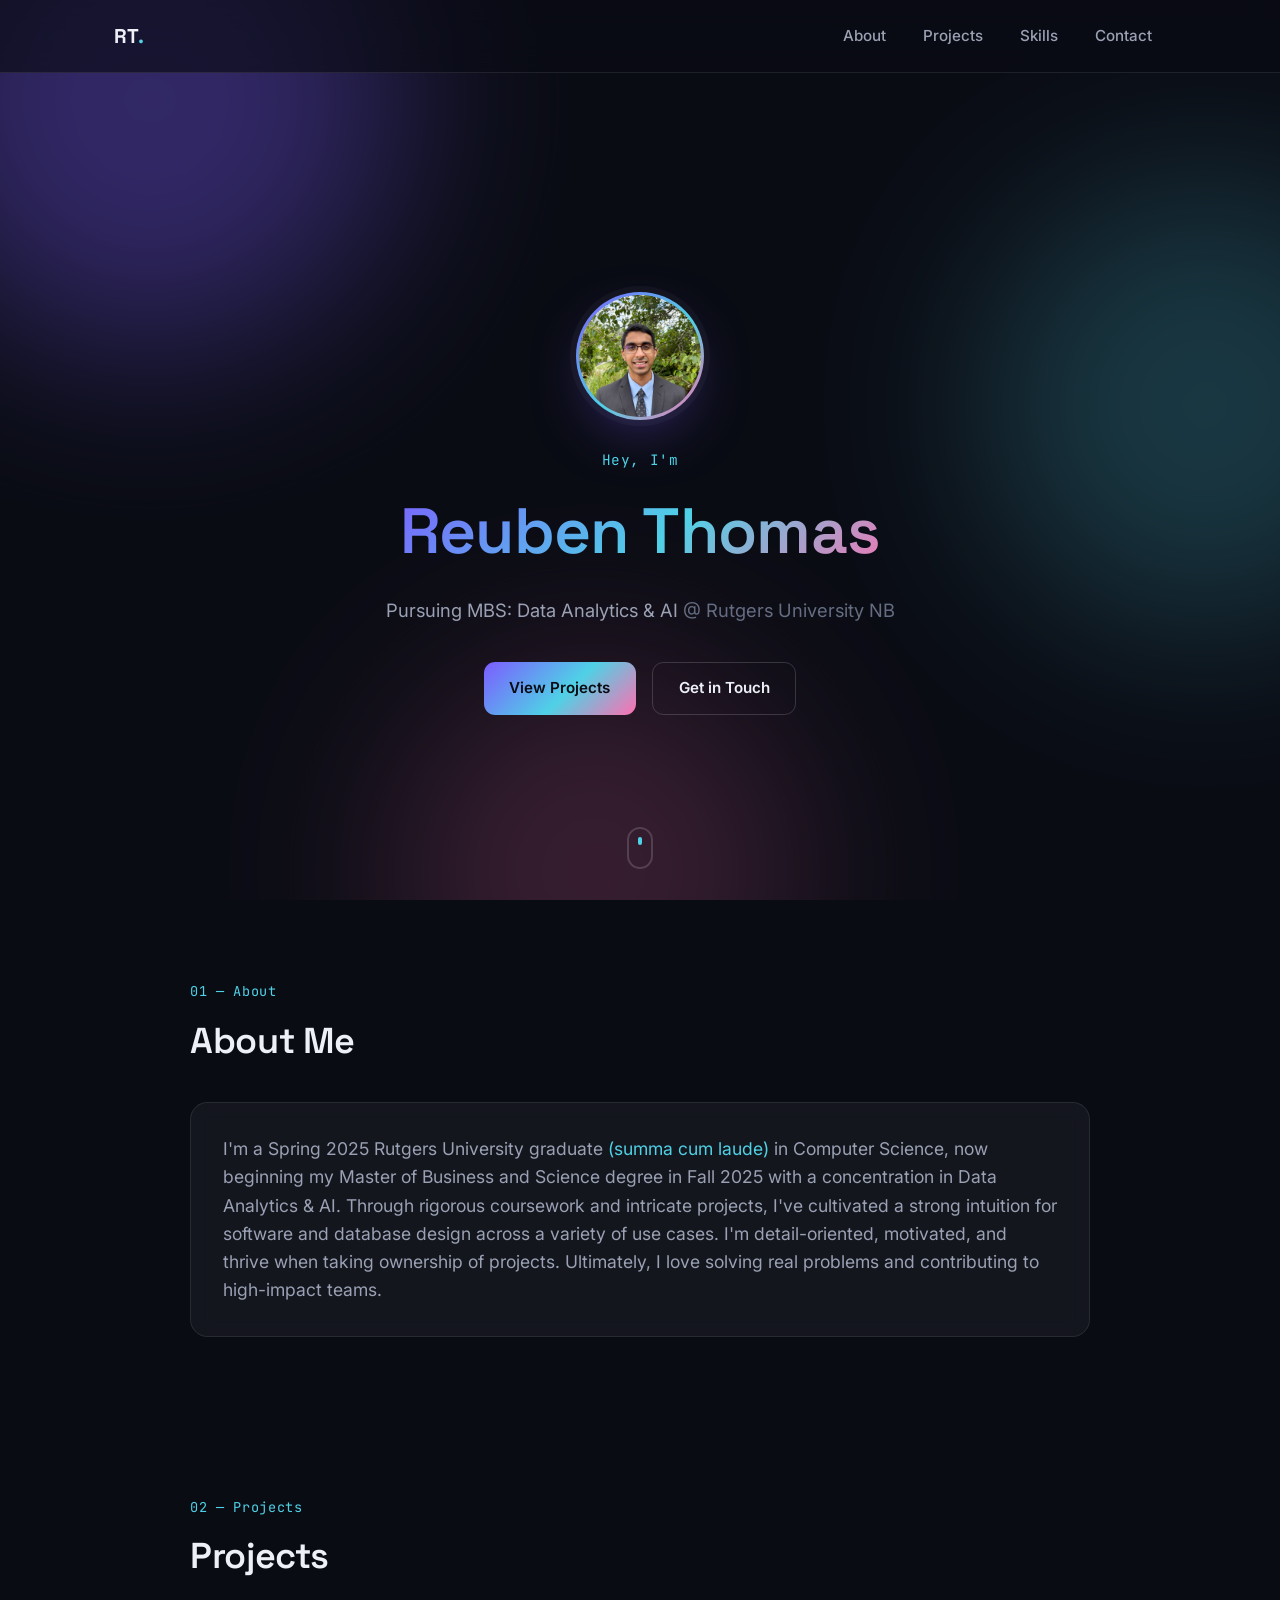
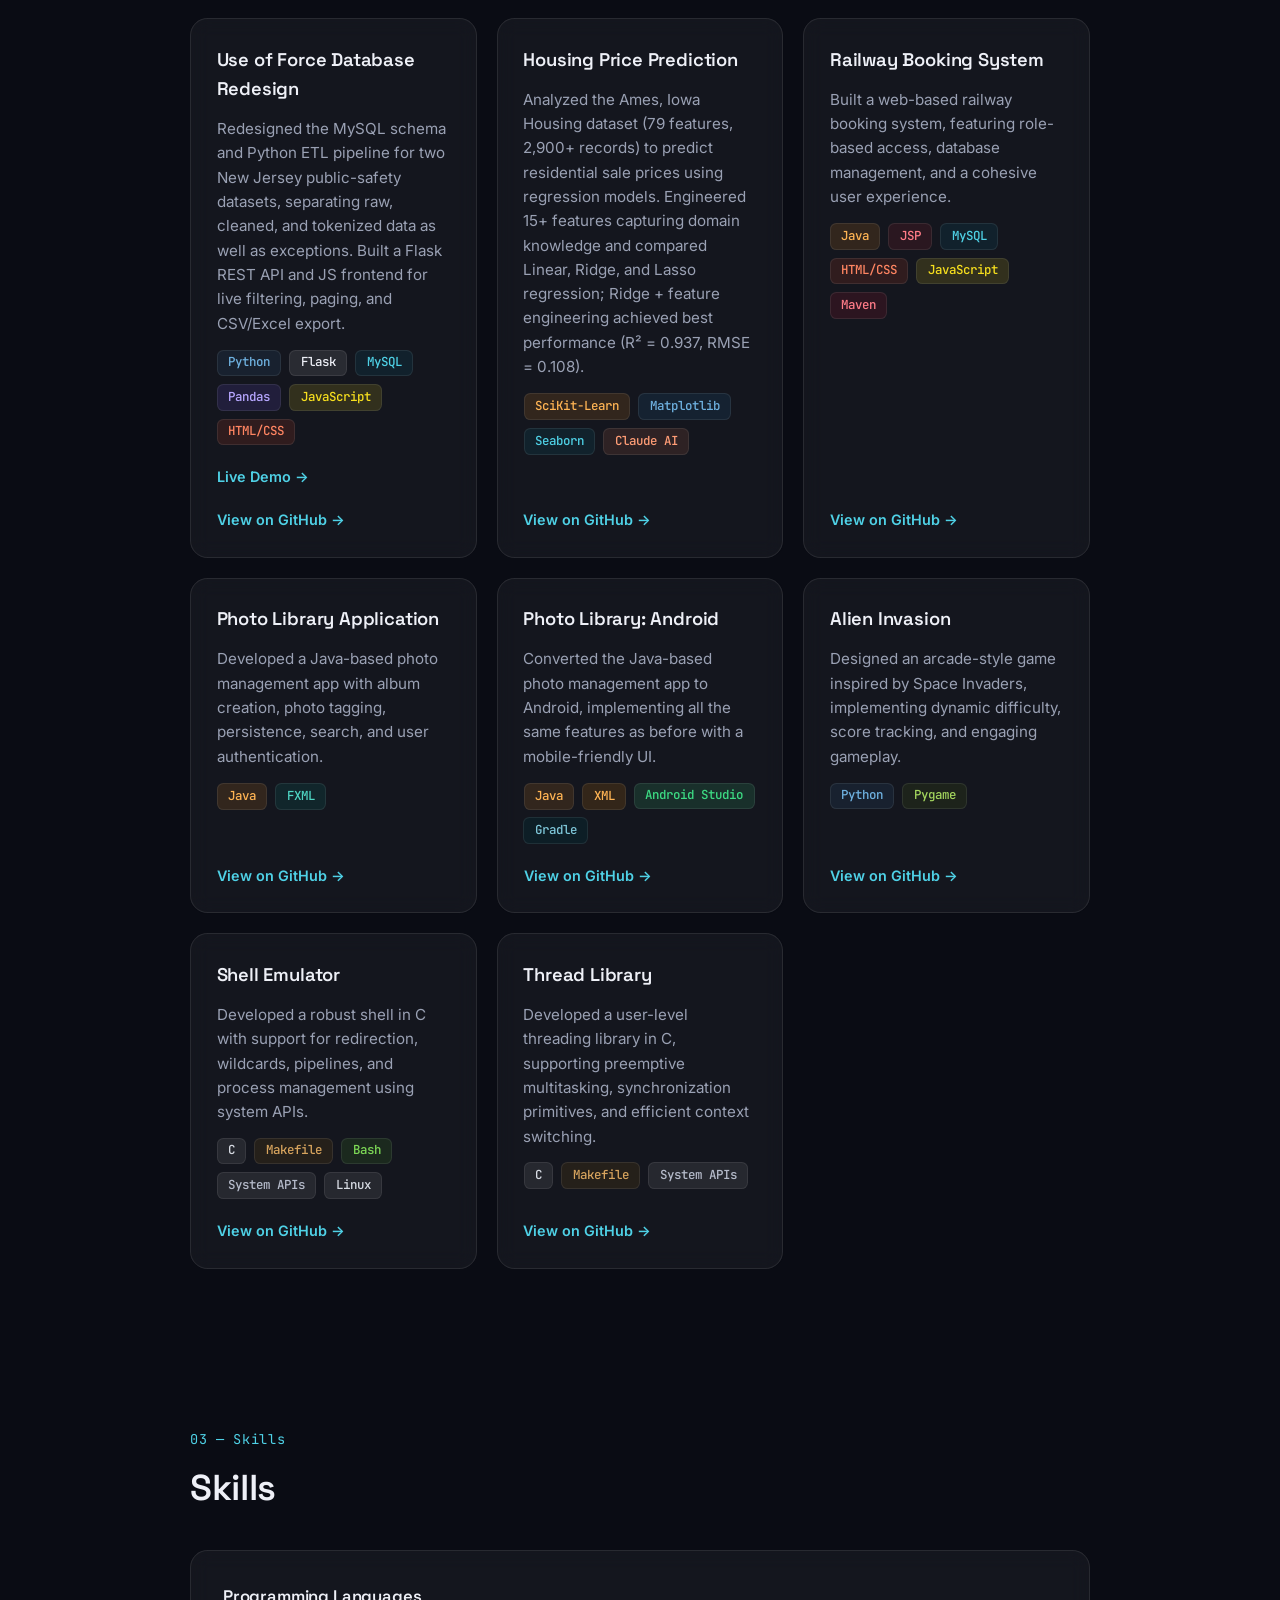
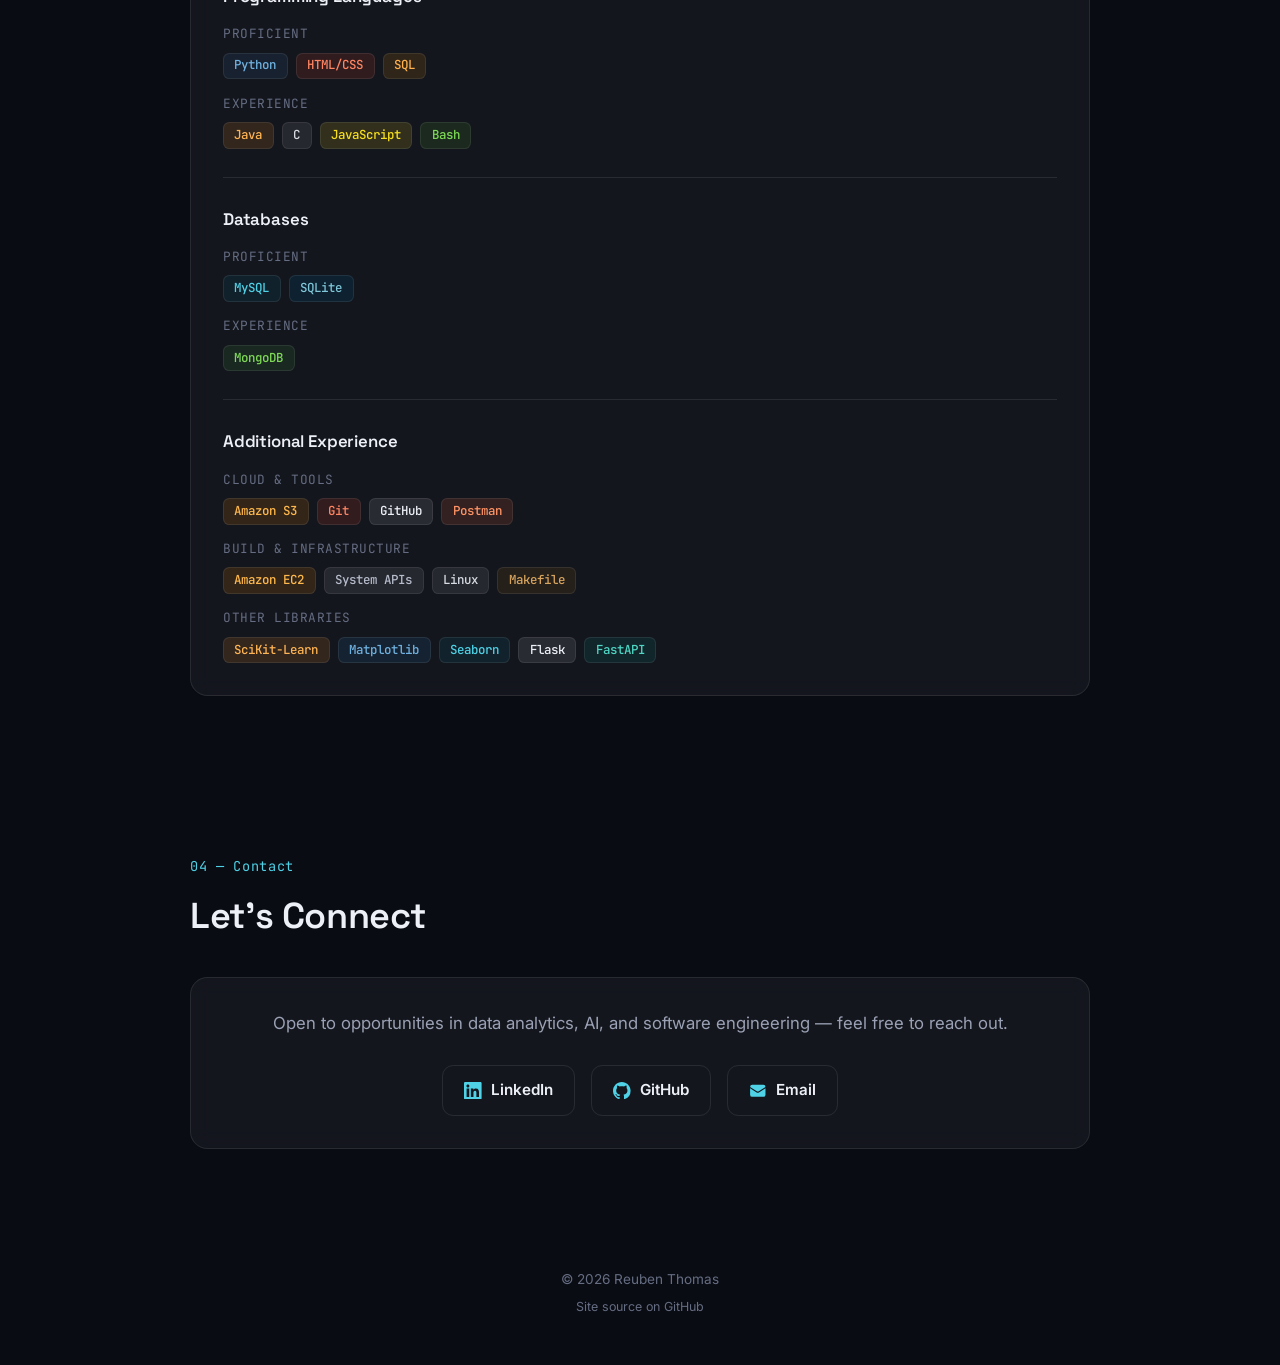
==== index.html @ baf1c535 "add housing price project link; swap Railway Booking System and Photo Library Application" ====
<!doctype html>
<html lang="en">
  <head>
    <meta charset="UTF-8" />
    <meta name="viewport" content="width=device-width, initial-scale=1.0" />
    <meta
      name="description"
      content="Reuben Thomas — Data Analytics & AI graduate student, software engineer and builder."
    />
    <title>Reuben Thomas — Portfolio</title>

    <link rel="preconnect" href="https://fonts.googleapis.com" />
    <link rel="preconnect" href="https://fonts.gstatic.com" crossorigin />
    <link
      href="https://fonts.googleapis.com/css2?family=Space+Grotesk:wght@500;600;700&family=Inter:wght@400;500;600;700&family=JetBrains+Mono:wght@400;500;600&display=swap"
      rel="stylesheet"
    />
    <link rel="stylesheet" href="styles.css" />
  </head>
  <body>
    <div class="bg-glow" aria-hidden="true">
      <span class="glow glow-1"></span>
      <span class="glow glow-2"></span>
      <span class="glow glow-3"></span>
    </div>

    <header class="site-header">
      <nav class="navbar" id="navbar">
        <a href="#top" class="brand">RT<span class="brand-dot">.</span></a>

        <button
          class="nav-toggle"
          id="navToggle"
          aria-label="Toggle navigation menu"
          aria-expanded="false"
          aria-controls="navLinks"
        >
          <span></span>
          <span></span>
          <span></span>
        </button>

        <div class="nav-links" id="navLinks">
          <a class="nav-link" href="#about">About</a>
          <a class="nav-link" href="#projects">Projects</a>
          <a class="nav-link" href="#skills">Skills</a>
          <a class="nav-link" href="#contact">Contact</a>
        </div>
      </nav>
    </header>

    <main>
      <section class="hero" id="top">
        <div class="hero-inner reveal">
          <img
            src="profile_picture_3.jpeg"
            alt="Profile picture of Reuben Thomas"
            class="hero-avatar"
          />
          <p class="eyebrow">Hey, I'm</p>
          <h1 class="hero-name">Reuben Thomas</h1>
          <p class="hero-tagline">
            Pursuing MBS: Data Analytics &amp; AI
            <span class="hero-tagline-org">@ Rutgers University&nbsp;NB</span>
          </p>
          <div class="hero-actions">
            <a href="#projects" class="btn btn-primary">View Projects</a>
            <a href="#contact" class="btn btn-ghost">Get in Touch</a>
          </div>
        </div>
        <a class="scroll-cue" href="#about" aria-label="Scroll to About section">
          <span></span>
        </a>
      </section>

      <section id="about" class="section">
        <div class="section-inner reveal">
          <p class="section-kicker">01 — About</p>
          <h2 class="section-title">About Me</h2>
          <div class="panel">
            <p class="about-text">
              I'm a Spring 2025 Rutgers University graduate
              <em>(summa cum laude)</em> in Computer Science, now beginning my
              Master of Business and Science degree in Fall 2025 with a
              concentration in Data Analytics &amp; AI. Through rigorous
              coursework and intricate projects, I've cultivated a strong
              intuition for software and database design across a variety of
              use cases. I'm detail-oriented, motivated, and thrive when
              taking ownership of projects. Ultimately, I love solving real
              problems and contributing to high-impact teams.
            </p>
          </div>
        </div>
      </section>

      <section id="projects" class="section">
        <div class="section-inner reveal">
          <p class="section-kicker">02 — Projects</p>
          <h2 class="section-title">Projects</h2>

          <div class="project-grid">
            <article class="project-card reveal">
              <div class="project-card-body">
                <h3 class="project-title">Use of Force Database Redesign</h3>
                <p class="project-desc">
                  Redesigned the MySQL schema and Python ETL pipeline for
                  two New Jersey public-safety datasets, separating raw,
                  cleaned, and tokenized data as well as exceptions. Built
                  a Flask REST API and JS frontend for live filtering,
                  paging, and CSV/Excel export.
                </p>
                <div class="badge-row">
                  <span class="badge bg-python">Python</span>
                  <span class="badge bg-flask">Flask</span>
                  <span class="badge bg-mysql">MySQL</span>
                  <span class="badge bg-pandas">Pandas</span>
                  <span class="badge bg-js">JavaScript</span>
                  <span class="badge bg-html">HTML/CSS</span>
                </div>
                <a
                  href="https://1reubent.github.io/uof-webapp/"
                  class="project-link"
                  target="_blank"
                  rel="noopener"
                  >Live Demo <span aria-hidden="true">→</span></a
                >
                <a
                  href="https://github.com/1reubent/uof-webapp"
                  class="project-link"
                  target="_blank"
                  rel="noopener"
                  >View on GitHub <span aria-hidden="true">→</span></a
                >
              </div>
            </article>

            <article class="project-card reveal">
              <div class="project-card-body">
                <h3 class="project-title">Housing Price Prediction</h3>
                <p class="project-desc">
                  Analyzed the Ames, Iowa Housing dataset (79 features, 2,900+
                  records) to predict residential sale prices using regression
                  models. Engineered 15+ features capturing domain knowledge
                  and compared Linear, Ridge, and Lasso regression; Ridge +
                  feature engineering achieved best performance (R² = 0.937,
                  RMSE = 0.108).
                </p>
                <div class="badge-row">
                  <span class="badge bg-sklearn">SciKit-Learn</span>
                  <span class="badge bg-matplotlib">Matplotlib</span>
                  <span class="badge bg-seaborn">Seaborn</span>
                  <span class="badge bg-claude">Claude AI</span>
                </div>
                <a
                  href="https://github.com/1reubent/Real-Estate-Price-Prediction-public"
                  class="project-link"
                  target="_blank"
                  rel="noopener"
                  >View on GitHub <span aria-hidden="true">→</span></a
                >
              </div>
            </article>

            <article class="project-card reveal">
              <div class="project-card-body">
                <h3 class="project-title">Railway Booking System</h3>
                <p class="project-desc">
                  Built a web-based railway booking system, featuring
                  role-based access, database management, and a cohesive user
                  experience.
                </p>
                <div class="badge-row">
                  <span class="badge bg-java">Java</span>
                  <span class="badge bg-jsp">JSP</span>
                  <span class="badge bg-mysql">MySQL</span>
                  <span class="badge bg-html">HTML/CSS</span>
                  <span class="badge bg-js">JavaScript</span>
                  <span class="badge bg-maven">Maven</span>
                </div>
                <a
                  href="https://github.com/mhs170/railway"
                  class="project-link"
                  target="_blank"
                  rel="noopener"
                  >View on GitHub <span aria-hidden="true">→</span></a
                >
              </div>
            </article>

            <article class="project-card reveal">
              <div class="project-card-body">
                <h3 class="project-title">Photo Library Application</h3>
                <p class="project-desc">
                  Developed a Java-based photo management app with album
                  creation, photo tagging, persistence, search, and user
                  authentication.
                </p>
                <div class="badge-row">
                  <span class="badge bg-java">Java</span>
                  <span class="badge bg-fxml">FXML</span>
                </div>
                <a
                  href="https://github.com/1reubent/Photos70"
                  class="project-link"
                  target="_blank"
                  rel="noopener"
                  >View on GitHub <span aria-hidden="true">→</span></a
                >
              </div>
            </article>

            <article class="project-card reveal">
              <div class="project-card-body">
                <h3 class="project-title">Photo Library: Android</h3>
                <p class="project-desc">
                  Converted the Java-based photo management app to Android,
                  implementing all the same features as before with a
                  mobile-friendly UI.
                </p>
                <div class="badge-row">
                  <span class="badge bg-java">Java</span>
                  <span class="badge bg-xml">XML</span>
                  <span class="badge bg-android">Android Studio</span>
                  <span class="badge bg-gradle">Gradle</span>
                </div>
                <a
                  href="https://github.com/1reubent/Photos70_Android"
                  class="project-link"
                  target="_blank"
                  rel="noopener"
                  >View on GitHub <span aria-hidden="true">→</span></a
                >
              </div>
            </article>

            <article class="project-card reveal">
              <div class="project-card-body">
                <h3 class="project-title">Alien Invasion</h3>
                <p class="project-desc">
                  Designed an arcade-style game inspired by Space Invaders,
                  implementing dynamic difficulty, score tracking, and
                  engaging gameplay.
                </p>
                <div class="badge-row">
                  <span class="badge bg-python">Python</span>
                  <span class="badge bg-pygame">Pygame</span>
                </div>
                <a
                  href="https://github.com/1reubent/Alien_Invasion"
                  class="project-link"
                  target="_blank"
                  rel="noopener"
                  >View on GitHub <span aria-hidden="true">→</span></a
                >
              </div>
            </article>

            <article class="project-card reveal">
              <div class="project-card-body">
                <h3 class="project-title">Shell Emulator</h3>
                <p class="project-desc">
                  Developed a robust shell in C with support for redirection,
                  wildcards, pipelines, and process management using system
                  APIs.
                </p>
                <div class="badge-row">
                  <span class="badge bg-c">C</span>
                  <span class="badge bg-makefile">Makefile</span>
                  <span class="badge bg-bash">Bash</span>
                  <span class="badge bg-system">System APIs</span>
                  <span class="badge bg-linux">Linux</span>
                </div>
                <a
                  href="https://github.com/1reubent/MyShell"
                  class="project-link"
                  target="_blank"
                  rel="noopener"
                  >View on GitHub <span aria-hidden="true">→</span></a
                >
              </div>
            </article>

            <article class="project-card reveal">
              <div class="project-card-body">
                <h3 class="project-title">Thread Library</h3>
                <p class="project-desc">
                  Developed a user-level threading library in C, supporting
                  preemptive multitasking, synchronization primitives, and
                  efficient context switching.
                </p>
                <div class="badge-row">
                  <span class="badge bg-c">C</span>
                  <span class="badge bg-makefile">Makefile</span>
                  <span class="badge bg-system">System APIs</span>
                </div>
                <a
                  href="https://github.com/1reubent/UserThreads"
                  class="project-link"
                  target="_blank"
                  rel="noopener"
                  >View on GitHub <span aria-hidden="true">→</span></a
                >
              </div>
            </article>
          </div>
        </div>
      </section>

      <section id="skills" class="section">
        <div class="section-inner reveal">
          <p class="section-kicker">03 — Skills</p>
          <h2 class="section-title">Skills</h2>
          <div class="panel skills-panel">
            <div class="skill-group">
              <h3 class="skill-group-title">Programming Languages</h3>
              <div class="skill-subsection">
                <span class="skill-subsection-title">Proficient</span>
                <div class="badge-row">
                  <span class="badge bg-python">Python</span>
                  <span class="badge bg-html">HTML/CSS</span>
                  <span class="badge bg-sql">SQL</span>
                </div>
              </div>
              <div class="skill-subsection">
                <span class="skill-subsection-title">Experience</span>
                <div class="badge-row">
                  <span class="badge bg-java">Java</span>
                  <span class="badge bg-c">C</span>
                  <span class="badge bg-js">JavaScript</span>
                  <span class="badge bg-bash">Bash</span>
                </div>
              </div>
            </div>

            <div class="skill-group">
              <h3 class="skill-group-title">Databases</h3>
              <div class="skill-subsection">
                <span class="skill-subsection-title">Proficient</span>
                <div class="badge-row">
                  <span class="badge bg-mysql">MySQL</span>
                  <span class="badge bg-sqlite">SQLite</span>
                </div>
              </div>
              <div class="skill-subsection">
                <span class="skill-subsection-title">Experience</span>
                <div class="badge-row">
                  <span class="badge bg-mongodb">MongoDB</span>
                </div>
              </div>
            </div>

            <div class="skill-group">
              <h3 class="skill-group-title">Additional Experience</h3>
              <div class="skill-subsection">
                <span class="skill-subsection-title">Cloud &amp; Tools</span>
                <div class="badge-row">
                  <span class="badge bg-aws">Amazon S3</span>
                  <span class="badge bg-git">Git</span>
                  <span class="badge bg-github">GitHub</span>
                  <span class="badge bg-postman">Postman</span>
                </div>
              </div>
              <div class="skill-subsection">
                <span class="skill-subsection-title"
                  >Build &amp; Infrastructure</span
                >
                <div class="badge-row">
                  <span class="badge bg-ec2">Amazon EC2</span>
                  <span class="badge bg-system">System APIs</span>
                  <span class="badge bg-linux">Linux</span>
                  <span class="badge bg-makefile">Makefile</span>
                </div>
              </div>
              <div class="skill-subsection">
                <span class="skill-subsection-title">Other Libraries</span>
                <div class="badge-row">
                  <span class="badge bg-sklearn">SciKit-Learn</span>
                  <span class="badge bg-matplotlib">Matplotlib</span>
                  <span class="badge bg-seaborn">Seaborn</span>
                  <span class="badge bg-flask">Flask</span>
                  <span class="badge bg-fastapi">FastAPI</span>
                </div>
              </div>
            </div>
          </div>
        </div>
      </section>

      <section id="contact" class="section">
        <div class="section-inner reveal">
          <p class="section-kicker">04 — Contact</p>
          <h2 class="section-title">Let's Connect</h2>
          <div class="panel contact-panel">
            <p class="contact-lead">
              Open to opportunities in data analytics, AI, and software
              engineering — feel free to reach out.
            </p>
            <div class="contact-links">
              <a
                href="https://linkedin.com/in/1reuben"
                class="contact-link"
                target="_blank"
                rel="noopener"
              >
                <span class="contact-icon" aria-hidden="true">
                  <svg viewBox="0 0 24 24">
                    <path
                      d="M20.447 20.452h-3.554v-5.569c0-1.328-.027-3.037-1.852-3.037-1.853 0-2.136 1.445-2.136 2.939v5.667H9.351V9h3.414v1.561h.046c.477-.9 1.637-1.85 3.37-1.85 3.601 0 4.267 2.37 4.267 5.455v6.286zM5.337 7.433c-1.144 0-2.063-.926-2.063-2.065 0-1.138.92-2.063 2.063-2.063 1.14 0 2.064.925 2.064 2.063 0 1.139-.925 2.065-2.064 2.065zm1.782 13.019H3.555V9h3.564v11.452zM22.225 0H1.771C.792 0 0 .774 0 1.729v20.542C0 23.227.792 24 1.771 24h20.451C23.2 24 24 23.227 24 22.271V1.729C24 .774 23.2 0 22.222 0h.003z"
                    ></path>
                  </svg>
                </span>
                LinkedIn
              </a>
              <a
                href="https://github.com/1reubent"
                class="contact-link"
                target="_blank"
                rel="noopener"
              >
                <span class="contact-icon" aria-hidden="true">
                  <svg viewBox="0 0 16 16">
                    <path
                      fill-rule="evenodd"
                      d="M8 0C3.58 0 0 3.58 0 8c0 3.54 2.29 6.53 5.47 7.59.4.07.55-.17.55-.38 0-.19-.01-.82-.01-1.49-2.01.37-2.53-.49-2.69-.94-.09-.23-.48-.94-.82-1.13-.28-.15-.68-.52-.01-.53.63-.01 1.08.58 1.23.82.72 1.21 1.87.87 2.33.66.07-.52.28-.87.51-1.07-1.78-.2-3.64-.89-3.64-3.95 0-.87.31-1.59.82-2.15-.08-.2-.36-1.02.08-2.12 0 0 .67-.21 2.2.82.64-.18 1.32-.27 2-.27.68 0 1.36.09 2 .27 1.53-1.04 2.2-.82 2.2-.82.44 1.1.16 1.92.08 2.12.51.56.82 1.27.82 2.15 0 3.07-1.87 3.75-3.65 3.95.29.25.54.73.54 1.48 0 1.07-.01 1.93-.01 2.2 0 .21.15.46.55.38A8.013 8.013 0 0 0 16 8c0-4.42-3.58-8-8-8z"
                    ></path>
                  </svg>
                </span>
                GitHub
              </a>
              <a href="mailto:1reubenthomas@gmail.com" class="contact-link">
                <span class="contact-icon" aria-hidden="true">
                  <svg viewBox="0 0 24 24">
                    <path
                      d="M1.5 8.67v8.58a3 3 0 003 3h15a3 3 0 003-3V8.67l-8.928 5.493a3 3 0 01-3.144 0L1.5 8.67z"
                    ></path>
                    <path
                      d="M22.5 6.908V6.75a3 3 0 00-3-3h-15a3 3 0 00-3 3v.158l9.714 5.978a1.5 1.5 0 001.572 0L22.5 6.908z"
                    ></path>
                  </svg>
                </span>
                Email
              </a>
            </div>
          </div>
        </div>
      </section>
    </main>

    <footer class="site-footer">
      <p>&copy; <span id="year"></span> Reuben Thomas</p>
      <p class="footer-meta">
        <a
          href="https://github.com/1reubent/portfolio-website"
          target="_blank"
          rel="noopener"
          >Site source on GitHub</a
        >
      </p>
    </footer>

    <script src="script.js"></script>
  </body>
</html>
---- styles.css ----
/* ---------- Tokens ---------- */
:root {
  --bg: #0a0c14;
  --bg-alt: #0f1220;
  --surface: rgba(255, 255, 255, 0.045);
  --surface-hover: rgba(255, 255, 255, 0.075);
  --border: rgba(255, 255, 255, 0.09);
  --border-hover: rgba(255, 255, 255, 0.16);
  --text: #eef0f7;
  --text-muted: #9aa1b4;
  --text-faint: #656d82;
  --accent-1: #7c5cff;
  --accent-2: #4fd1e6;
  --accent-3: #ff6fb0;
  --accent-grad: linear-gradient(135deg, var(--accent-1), var(--accent-2) 55%, var(--accent-3));
  --font-display: "Space Grotesk", "Inter", sans-serif;
  --font-body: "Inter", -apple-system, BlinkMacSystemFont, sans-serif;
  --font-mono: "JetBrains Mono", "Fira Mono", Menlo, monospace;
  --radius: 1.1rem;
  --container: 900px;
}

/* ---------- Reset ---------- */
* {
  box-sizing: border-box;
}

html {
  scroll-behavior: smooth;
  scroll-padding-top: 84px;
}

body {
  margin: 0;
  background: var(--bg);
  color: var(--text);
  font-family: var(--font-body);
  line-height: 1.6;
  -webkit-font-smoothing: antialiased;
}

img {
  max-width: 100%;
  display: block;
}

a {
  color: inherit;
  text-decoration: none;
}

h1,
h2,
h3 {
  font-family: var(--font-display);
  font-weight: 600;
  margin: 0;
  letter-spacing: -0.01em;
}

p {
  margin: 0;
}

@media (prefers-reduced-motion: reduce) {
  html {
    scroll-behavior: auto;
  }
  * {
    animation-duration: 0.001ms !important;
    transition-duration: 0.001ms !important;
  }
}

/* ---------- Background glow ---------- */
.bg-glow {
  position: fixed;
  inset: 0;
  z-index: -1;
  overflow: hidden;
  background: var(--bg);
}

.glow {
  position: absolute;
  border-radius: 50%;
  filter: blur(90px);
  opacity: 0.35;
}

.glow-1 {
  width: 500px;
  height: 500px;
  top: -150px;
  left: -100px;
  background: var(--accent-1);
}

.glow-2 {
  width: 450px;
  height: 450px;
  top: 20%;
  right: -150px;
  background: var(--accent-2);
  opacity: 0.22;
}

.glow-3 {
  width: 420px;
  height: 420px;
  bottom: -180px;
  left: 30%;
  background: var(--accent-3);
  opacity: 0.18;
}

/* ---------- Nav ---------- */
.site-header {
  position: sticky;
  top: 0;
  z-index: 50;
  background: rgba(10, 12, 20, 0.65);
  backdrop-filter: blur(14px);
  -webkit-backdrop-filter: blur(14px);
  border-bottom: 1px solid var(--border);
}

.navbar {
  max-width: 1100px;
  margin: 0 auto;
  padding: 1rem 1.5rem;
  display: flex;
  align-items: center;
  justify-content: space-between;
}

.brand {
  font-family: var(--font-display);
  font-weight: 700;
  font-size: 1.25rem;
  letter-spacing: 0.02em;
}

.brand-dot {
  color: var(--accent-2);
}

.nav-links {
  display: flex;
  gap: 0.5rem;
}

.nav-link {
  padding: 0.5rem 0.9rem;
  border-radius: 0.6rem;
  font-size: 0.95rem;
  font-weight: 500;
  color: var(--text-muted);
  transition: color 0.2s ease, background 0.2s ease;
}

.nav-link:hover {
  color: var(--text);
  background: var(--surface);
}

.nav-link.active {
  color: var(--text);
  background: var(--surface-hover);
}

.nav-toggle {
  display: none;
  flex-direction: column;
  justify-content: center;
  gap: 5px;
  width: 40px;
  height: 40px;
  background: none;
  border: 1px solid var(--border);
  border-radius: 0.6rem;
  cursor: pointer;
  padding: 0;
}

.nav-toggle span {
  display: block;
  width: 18px;
  height: 2px;
  margin: 0 auto;
  background: var(--text);
  border-radius: 2px;
  transition: transform 0.25s ease, opacity 0.25s ease;
}

.nav-toggle.is-active span:nth-child(1) {
  transform: translateY(7px) rotate(45deg);
}

.nav-toggle.is-active span:nth-child(2) {
  opacity: 0;
}

.nav-toggle.is-active span:nth-child(3) {
  transform: translateY(-7px) rotate(-45deg);
}

/* ---------- Hero ---------- */
.hero {
  min-height: 92vh;
  display: flex;
  flex-direction: column;
  align-items: center;
  justify-content: center;
  text-align: center;
  padding: 4rem 1.5rem 2rem;
  position: relative;
}

.hero-inner {
  max-width: 640px;
}

.hero-avatar {
  width: 128px;
  height: 128px;
  object-fit: cover;
  border-radius: 50%;
  margin: 0 auto 1.75rem;
  padding: 3px;
  background: var(--accent-grad);
  box-shadow: 0 0 0 6px rgba(255, 255, 255, 0.03), 0 20px 60px -20px rgba(124, 92, 255, 0.5);
}

.eyebrow {
  font-family: var(--font-mono);
  font-size: 0.9rem;
  color: var(--accent-2);
  letter-spacing: 0.04em;
  margin-bottom: 0.6rem;
}

.hero-name {
  font-size: clamp(2.5rem, 6vw, 4rem);
  background: var(--accent-grad);
  -webkit-background-clip: text;
  background-clip: text;
  color: transparent;
  margin-bottom: 0.85rem;
}

.hero-tagline {
  font-size: 1.15rem;
  color: var(--text-muted);
  margin-bottom: 2.25rem;
}

.hero-tagline-org {
  color: var(--text-faint);
}

.hero-actions {
  display: flex;
  gap: 1rem;
  justify-content: center;
  flex-wrap: wrap;
}

.btn {
  display: inline-flex;
  align-items: center;
  gap: 0.4rem;
  padding: 0.85rem 1.6rem;
  border-radius: 0.7rem;
  font-weight: 600;
  font-size: 0.95rem;
  transition: transform 0.2s ease, box-shadow 0.2s ease, background 0.2s ease,
    border-color 0.2s ease;
}

.btn-primary {
  background: var(--accent-grad);
  color: #0a0c14;
}

.btn-primary:hover {
  transform: translateY(-2px);
  box-shadow: 0 12px 30px -10px rgba(124, 92, 255, 0.55);
}

.btn-ghost {
  border: 1px solid var(--border-hover);
  color: var(--text);
}

.btn-ghost:hover {
  background: var(--surface);
  transform: translateY(-2px);
}

.scroll-cue {
  position: absolute;
  bottom: 2rem;
  left: 50%;
  transform: translateX(-50%);
  width: 26px;
  height: 42px;
  border: 2px solid var(--border-hover);
  border-radius: 20px;
}

.scroll-cue span {
  display: block;
  width: 4px;
  height: 8px;
  background: var(--accent-2);
  border-radius: 2px;
  margin: 8px auto 0;
  animation: scroll-cue-move 1.8s ease-in-out infinite;
}

@keyframes scroll-cue-move {
  0% {
    transform: translateY(0);
    opacity: 1;
  }
  70% {
    transform: translateY(14px);
    opacity: 0;
  }
  100% {
    transform: translateY(0);
    opacity: 0;
  }
}

/* ---------- Sections ---------- */
.section {
  padding: 5rem 1.5rem;
}

.section-inner {
  max-width: var(--container);
  margin: 0 auto;
}

.section-kicker {
  font-family: var(--font-mono);
  font-size: 0.85rem;
  color: var(--accent-2);
  letter-spacing: 0.05em;
  margin-bottom: 0.6rem;
}

.section-title {
  font-size: clamp(1.75rem, 3vw, 2.25rem);
  margin-bottom: 2rem;
}

/* ---------- Glass panel ---------- */
.panel {
  background: var(--surface);
  border: 1px solid var(--border);
  border-radius: var(--radius);
  padding: 2rem;
  backdrop-filter: blur(10px);
  -webkit-backdrop-filter: blur(10px);
}

.about-text {
  font-size: 1.1rem;
  color: var(--text-muted);
}

.about-text em {
  color: var(--accent-2);
  font-style: normal;
}

/* ---------- Projects ---------- */
.project-grid {
  display: grid;
  grid-template-columns: repeat(auto-fit, minmax(280px, 1fr));
  gap: 1.25rem;
}

.project-card {
  background: var(--surface);
  border: 1px solid var(--border);
  border-radius: var(--radius);
  backdrop-filter: blur(10px);
  -webkit-backdrop-filter: blur(10px);
  transition: transform 0.25s ease, border-color 0.25s ease, background 0.25s ease;
  display: flex;
}

.project-card:hover {
  transform: translateY(-4px);
  border-color: var(--border-hover);
  background: var(--surface-hover);
}

.project-card-body {
  padding: 1.6rem;
  display: flex;
  flex-direction: column;
  gap: 0.85rem;
  width: 100%;
}

.project-title {
  font-size: 1.15rem;
}

.project-desc {
  color: var(--text-muted);
  font-size: 0.95rem;
}

.project-link {
  margin-top: auto;
  padding-top: 0.4rem;
  font-size: 0.9rem;
  font-weight: 600;
  color: var(--accent-2);
  width: fit-content;
  transition: gap 0.2s ease, color 0.2s ease;
}

.project-link:hover {
  color: var(--accent-3);
}

.badge-row {
  display: flex;
  flex-wrap: wrap;
  gap: 0.5rem;
}

/* ---------- Skills ---------- */
.skills-panel {
  display: flex;
  flex-direction: column;
  gap: 1.75rem;
}

.skill-group-title {
  font-size: 1.05rem;
  margin-bottom: 0.9rem;
  color: var(--text);
}

.skill-group + .skill-group {
  border-top: 1px solid var(--border);
  padding-top: 1.75rem;
}

.skill-subsection {
  margin-bottom: 0.9rem;
}

.skill-subsection:last-child {
  margin-bottom: 0;
}

.skill-subsection-title {
  display: block;
  font-family: var(--font-mono);
  font-size: 0.8rem;
  color: var(--text-faint);
  margin-bottom: 0.5rem;
  text-transform: uppercase;
  letter-spacing: 0.04em;
}

/* ---------- Contact ---------- */
.contact-panel {
  text-align: center;
}

.contact-lead {
  color: var(--text-muted);
  font-size: 1.05rem;
  margin-bottom: 1.75rem;
}

.contact-links {
  display: flex;
  justify-content: center;
  flex-wrap: wrap;
  gap: 1rem;
}

.contact-link {
  display: inline-flex;
  align-items: center;
  gap: 0.6rem;
  padding: 0.75rem 1.3rem;
  border: 1px solid var(--border);
  border-radius: 0.7rem;
  font-weight: 600;
  font-size: 0.95rem;
  transition: transform 0.2s ease, border-color 0.2s ease, background 0.2s ease;
}

.contact-link:hover {
  transform: translateY(-2px);
  border-color: var(--border-hover);
  background: var(--surface);
}

.contact-icon {
  display: inline-flex;
  color: var(--accent-2);
}

.contact-icon svg {
  width: 1.1rem;
  height: 1.1rem;
  fill: currentColor;
}

/* ---------- Footer ---------- */
.site-footer {
  text-align: center;
  padding: 2.5rem 1.5rem 3rem;
  color: var(--text-faint);
  font-size: 0.85rem;
}

.footer-meta {
  margin-top: 0.4rem;
  font-size: 0.78rem;
}

.footer-meta a {
  color: var(--text-faint);
  text-decoration: underline;
  text-decoration-color: transparent;
  transition: color 0.2s ease, text-decoration-color 0.2s ease;
}

.footer-meta a:hover {
  color: var(--text-muted);
  text-decoration-color: currentColor;
}

/* ---------- Reveal-on-scroll ---------- */
.reveal {
  opacity: 0;
  transform: translateY(24px);
  transition: opacity 0.7s ease, transform 0.7s ease;
}

.reveal.is-visible {
  opacity: 1;
  transform: translateY(0);
}

/* ---------- Badges (tech colors, tuned for dark bg) ---------- */
.badge {
  display: inline-flex;
  align-items: center;
  font-family: var(--font-mono);
  font-size: 0.78rem;
  font-weight: 500;
  padding: 0.3rem 0.65rem;
  border-radius: 0.4rem;
  line-height: 1.2;
  border: 1px solid rgba(255, 255, 255, 0.08);
}

.badge.bg-java {
  background: #f8982022;
  color: #ffb454;
}
.badge.bg-python {
  background: #3572a522;
  color: #6fb1e0;
}
.badge.bg-c {
  background: #ffffff14;
  color: #d7dbe3;
}
.badge.bg-makefile {
  background: #6e4c1333;
  color: #d7a45e;
}
.badge.bg-bash {
  background: #4eaa2522;
  color: #7ed957;
}
.badge.bg-html {
  background: #e34c2622;
  color: #ff8562;
}
.badge.bg-js {
  background: #f7df1e22;
  color: #f7df1e;
}
.badge.bg-css {
  background: #2965f122;
  color: #6f97ff;
}
.badge.bg-sql {
  background: #e38c0022;
  color: #ffb04d;
}
.badge.bg-jsp {
  background: #b72a3622;
  color: #ff7c88;
}
.badge.bg-mysql {
  background: #00758f22;
  color: #4fd1e6;
}
.badge.bg-fxml {
  background: #00968822;
  color: #4fd6c4;
}
.badge.bg-xml {
  background: #ff980022;
  color: #ffb454;
}
.badge.bg-android {
  background: #3ddc8422;
  color: #3ddc84;
}
.badge.bg-gradle {
  background: #02303a55;
  color: #7fc7d9;
}
.badge.bg-maven {
  background: #c71a3622;
  color: #ff7c88;
}
.badge.bg-pygame {
  background: #5c821422;
  color: #a4d65e;
}
.badge.bg-system {
  background: #ffffff14;
  color: #b6bccb;
}
.badge.bg-linux {
  background: #ffffff14;
  color: #d7dbe3;
}
.badge.bg-sklearn {
  background: #f7931e22;
  color: #ffb454;
}
.badge.bg-matplotlib {
  background: #1f77b422;
  color: #6fb1e0;
}
.badge.bg-seaborn {
  background: #007a8f22;
  color: #4fd1e6;
}
.badge.bg-jinja {
  background: #b4171722;
  color: #ff7c7c;
}
.badge.bg-sqlite {
  background: #003b5755;
  color: #7fc7d9;
}
.badge.bg-aws {
  background: #ff990022;
  color: #ffb84d;
}
.badge.bg-git {
  background: #f34f2922;
  color: #ff8562;
}
.badge.bg-github {
  background: #ffffff18;
  color: #eef0f7;
}
.badge.bg-postman {
  background: #ff6c3722;
  color: #ff9466;
}
.badge.bg-ec2 {
  background: #ff990022;
  color: #ffb84d;
}
.badge.bg-flask {
  background: #ffffff18;
  color: #eef0f7;
}
.badge.bg-fastapi {
  background: #00968822;
  color: #4fd6c4;
}
.badge.bg-mongodb {
  background: #47a24822;
  color: #7ed957;
}
.badge.bg-numpy {
  background: #4d77cf22;
  color: #8ba7e0;
}
.badge.bg-pandas {
  background: #7c5cff22;
  color: #b7a7ff;
}
.badge.bg-claude {
  background: #d9775722;
  color: #ff9d76;
}

/* ---------- Responsive ---------- */
@media (max-width: 720px) {
  .nav-toggle {
    display: flex;
  }

  .nav-links {
    position: absolute;
    top: 100%;
    left: 0;
    right: 0;
    flex-direction: column;
    background: rgba(10, 12, 20, 0.97);
    backdrop-filter: blur(14px);
    border-bottom: 0 solid var(--border);
    padding: 0 1.5rem;
    gap: 0.25rem;
    max-height: 0;
    overflow: hidden;
    transition: max-height 0.3s ease, padding 0.3s ease;
  }

  .nav-links.is-open {
    max-height: 320px;
    padding: 0.75rem 1.5rem 1.25rem;
    border-bottom-width: 1px;
  }

  .nav-link {
    padding: 0.7rem 0.9rem;
  }

  .hero {
    min-height: auto;
    padding: 3.5rem 1.25rem 3rem;
  }

  .scroll-cue {
    display: none;
  }

  .section {
    padding: 3.5rem 1.25rem;
  }

  .panel {
    padding: 1.5rem;
  }
}
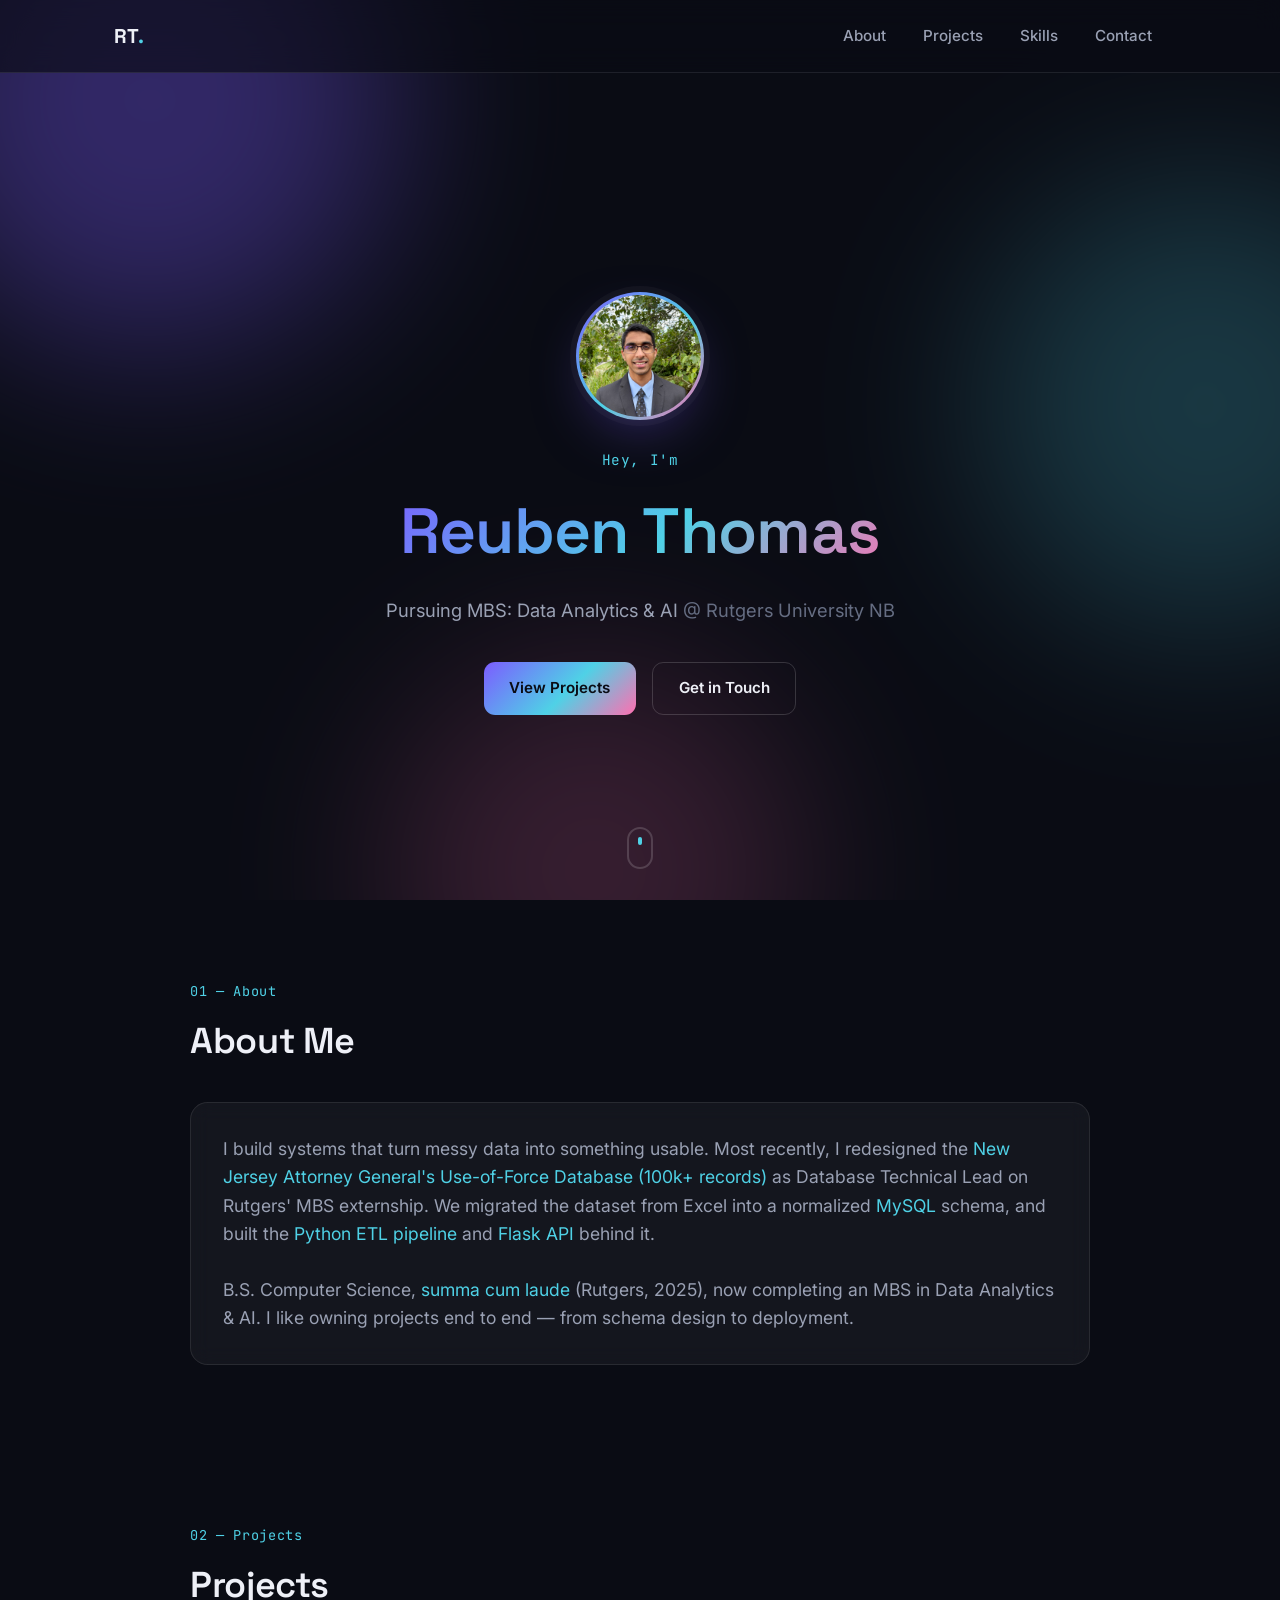
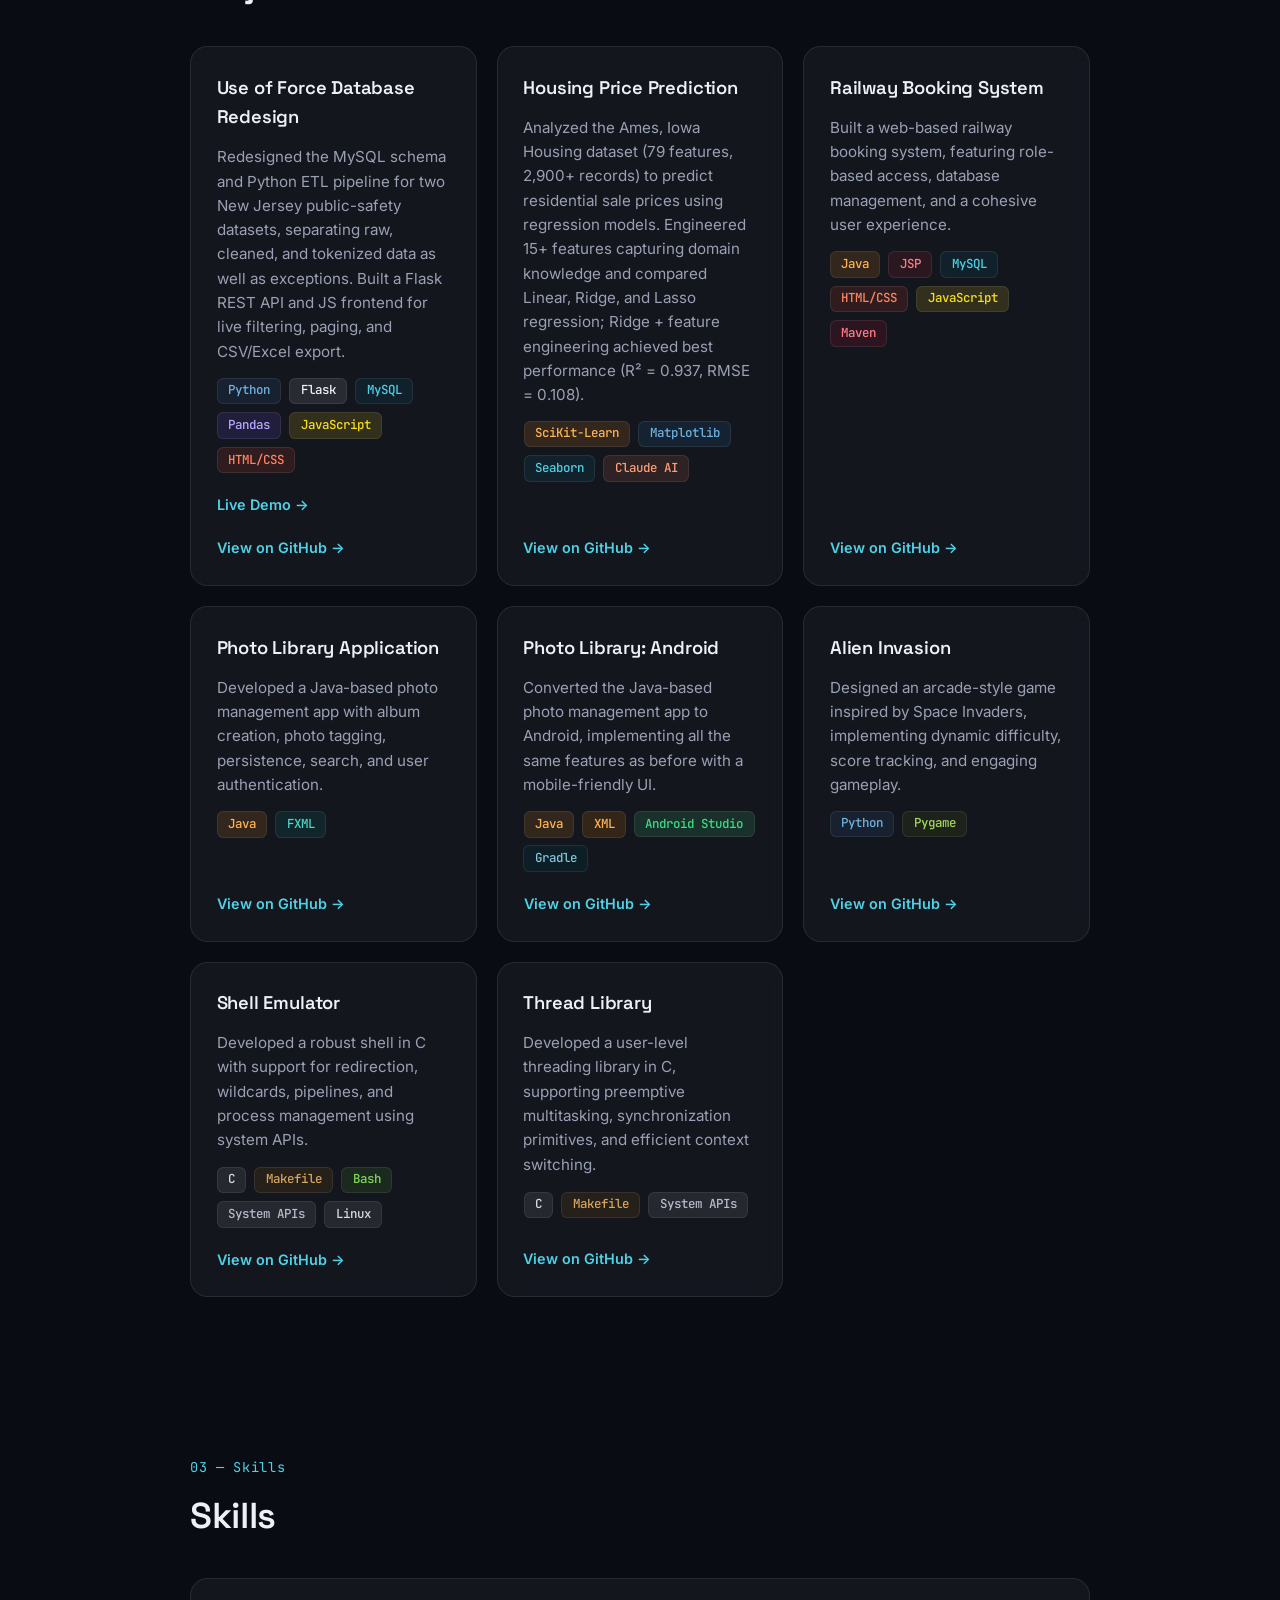
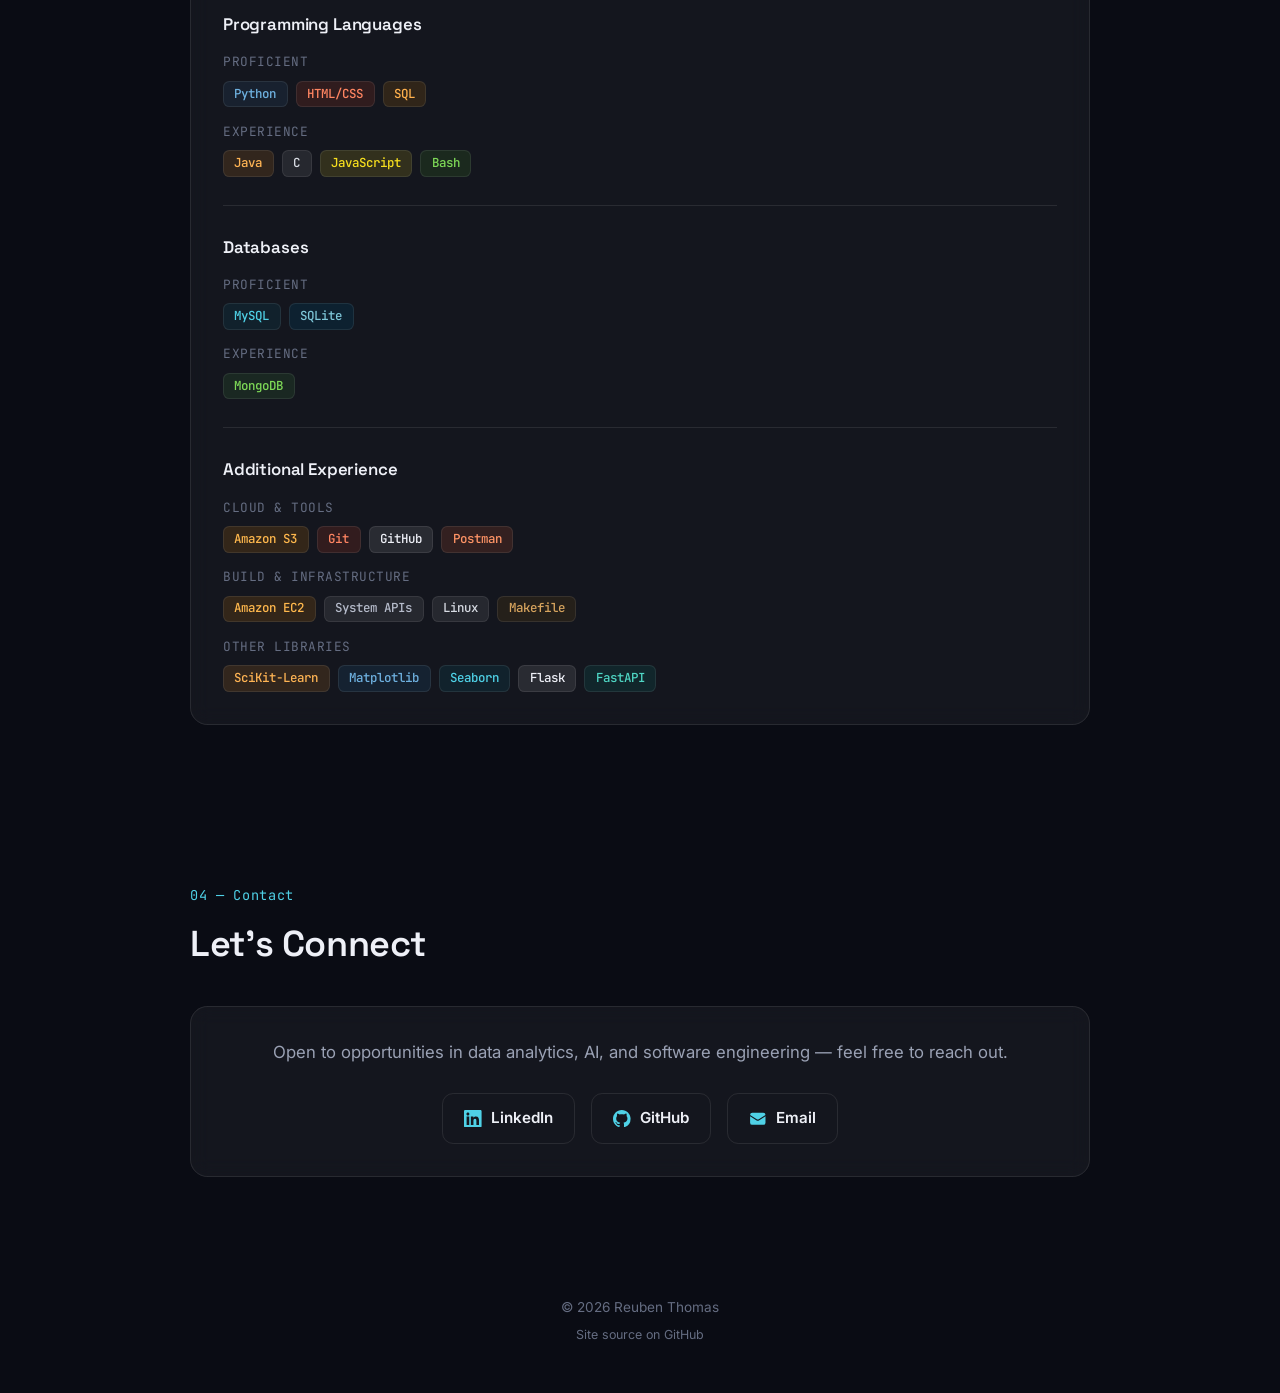
==== commit fd022522: "update about me" ====
--- a/index.html
+++ b/index.html
@@ -68,7 +68,11 @@
             <a href="#contact" class="btn btn-ghost">Get in Touch</a>
           </div>
         </div>
-        <a class="scroll-cue" href="#about" aria-label="Scroll to About section">
+        <a
+          class="scroll-cue"
+          href="#about"
+          aria-label="Scroll to About section"
+        >
           <span></span>
         </a>
       </section>
@@ -79,15 +83,29 @@
           <h2 class="section-title">About Me</h2>
           <div class="panel">
             <p class="about-text">
-              I'm a Spring 2025 Rutgers University graduate
+              <!-- I'm a Spring 2025 Rutgers University graduate
               <em>(summa cum laude)</em> in Computer Science, now beginning my
               Master of Business and Science degree in Fall 2025 with a
               concentration in Data Analytics &amp; AI. Through rigorous
               coursework and intricate projects, I've cultivated a strong
-              intuition for software and database design across a variety of
-              use cases. I'm detail-oriented, motivated, and thrive when
-              taking ownership of projects. Ultimately, I love solving real
-              problems and contributing to high-impact teams.
+              intuition for software and database design across a variety of use
+              cases. I'm detail-oriented, motivated, and thrive when taking
+              ownership of projects. Ultimately, I love solving real problems
+              and contributing to high-impact teams. -->
+              I build systems that turn messy data into something usable. Most
+              recently, I redesigned the
+              <em
+                >New Jersey Attorney General's Use-of-Force Database (100k+
+                records)</em
+              >
+              as Database Technical Lead on Rutgers' MBS externship. We migrated
+              the dataset from Excel into a normalized <em>MySQL</em> schema,
+              and built the <em>Python ETL pipeline</em> and
+              <em>Flask API</em> behind it. <br /><br />
+              B.S. Computer Science, <em>summa cum laude</em>
+              (Rutgers, 2025), now completing an MBS in Data Analytics & AI. I
+              like owning projects end to end — from schema design to
+              deployment.
             </p>
           </div>
         </div>
@@ -103,11 +121,11 @@
               <div class="project-card-body">
                 <h3 class="project-title">Use of Force Database Redesign</h3>
                 <p class="project-desc">
-                  Redesigned the MySQL schema and Python ETL pipeline for
-                  two New Jersey public-safety datasets, separating raw,
-                  cleaned, and tokenized data as well as exceptions. Built
-                  a Flask REST API and JS frontend for live filtering,
-                  paging, and CSV/Excel export.
+                  Redesigned the MySQL schema and Python ETL pipeline for two
+                  New Jersey public-safety datasets, separating raw, cleaned,
+                  and tokenized data as well as exceptions. Built a Flask REST
+                  API and JS frontend for live filtering, paging, and CSV/Excel
+                  export.
                 </p>
                 <div class="badge-row">
                   <span class="badge bg-python">Python</span>
@@ -140,10 +158,10 @@
                 <p class="project-desc">
                   Analyzed the Ames, Iowa Housing dataset (79 features, 2,900+
                   records) to predict residential sale prices using regression
-                  models. Engineered 15+ features capturing domain knowledge
-                  and compared Linear, Ridge, and Lasso regression; Ridge +
-                  feature engineering achieved best performance (R² = 0.937,
-                  RMSE = 0.108).
+                  models. Engineered 15+ features capturing domain knowledge and
+                  compared Linear, Ridge, and Lasso regression; Ridge + feature
+                  engineering achieved best performance (R² = 0.937, RMSE =
+                  0.108).
                 </p>
                 <div class="badge-row">
                   <span class="badge bg-sklearn">SciKit-Learn</span>
@@ -165,9 +183,8 @@
               <div class="project-card-body">
                 <h3 class="project-title">Railway Booking System</h3>
                 <p class="project-desc">
-                  Built a web-based railway booking system, featuring
-                  role-based access, database management, and a cohesive user
-                  experience.
+                  Built a web-based railway booking system, featuring role-based
+                  access, database management, and a cohesive user experience.
                 </p>
                 <div class="badge-row">
                   <span class="badge bg-java">Java</span>
@@ -238,8 +255,8 @@
                 <h3 class="project-title">Alien Invasion</h3>
                 <p class="project-desc">
                   Designed an arcade-style game inspired by Space Invaders,
-                  implementing dynamic difficulty, score tracking, and
-                  engaging gameplay.
+                  implementing dynamic difficulty, score tracking, and engaging
+                  gameplay.
                 </p>
                 <div class="badge-row">
                   <span class="badge bg-python">Python</span>
@@ -460,4 +477,4 @@
 
     <script src="script.js"></script>
   </body>
-</html>+</html>
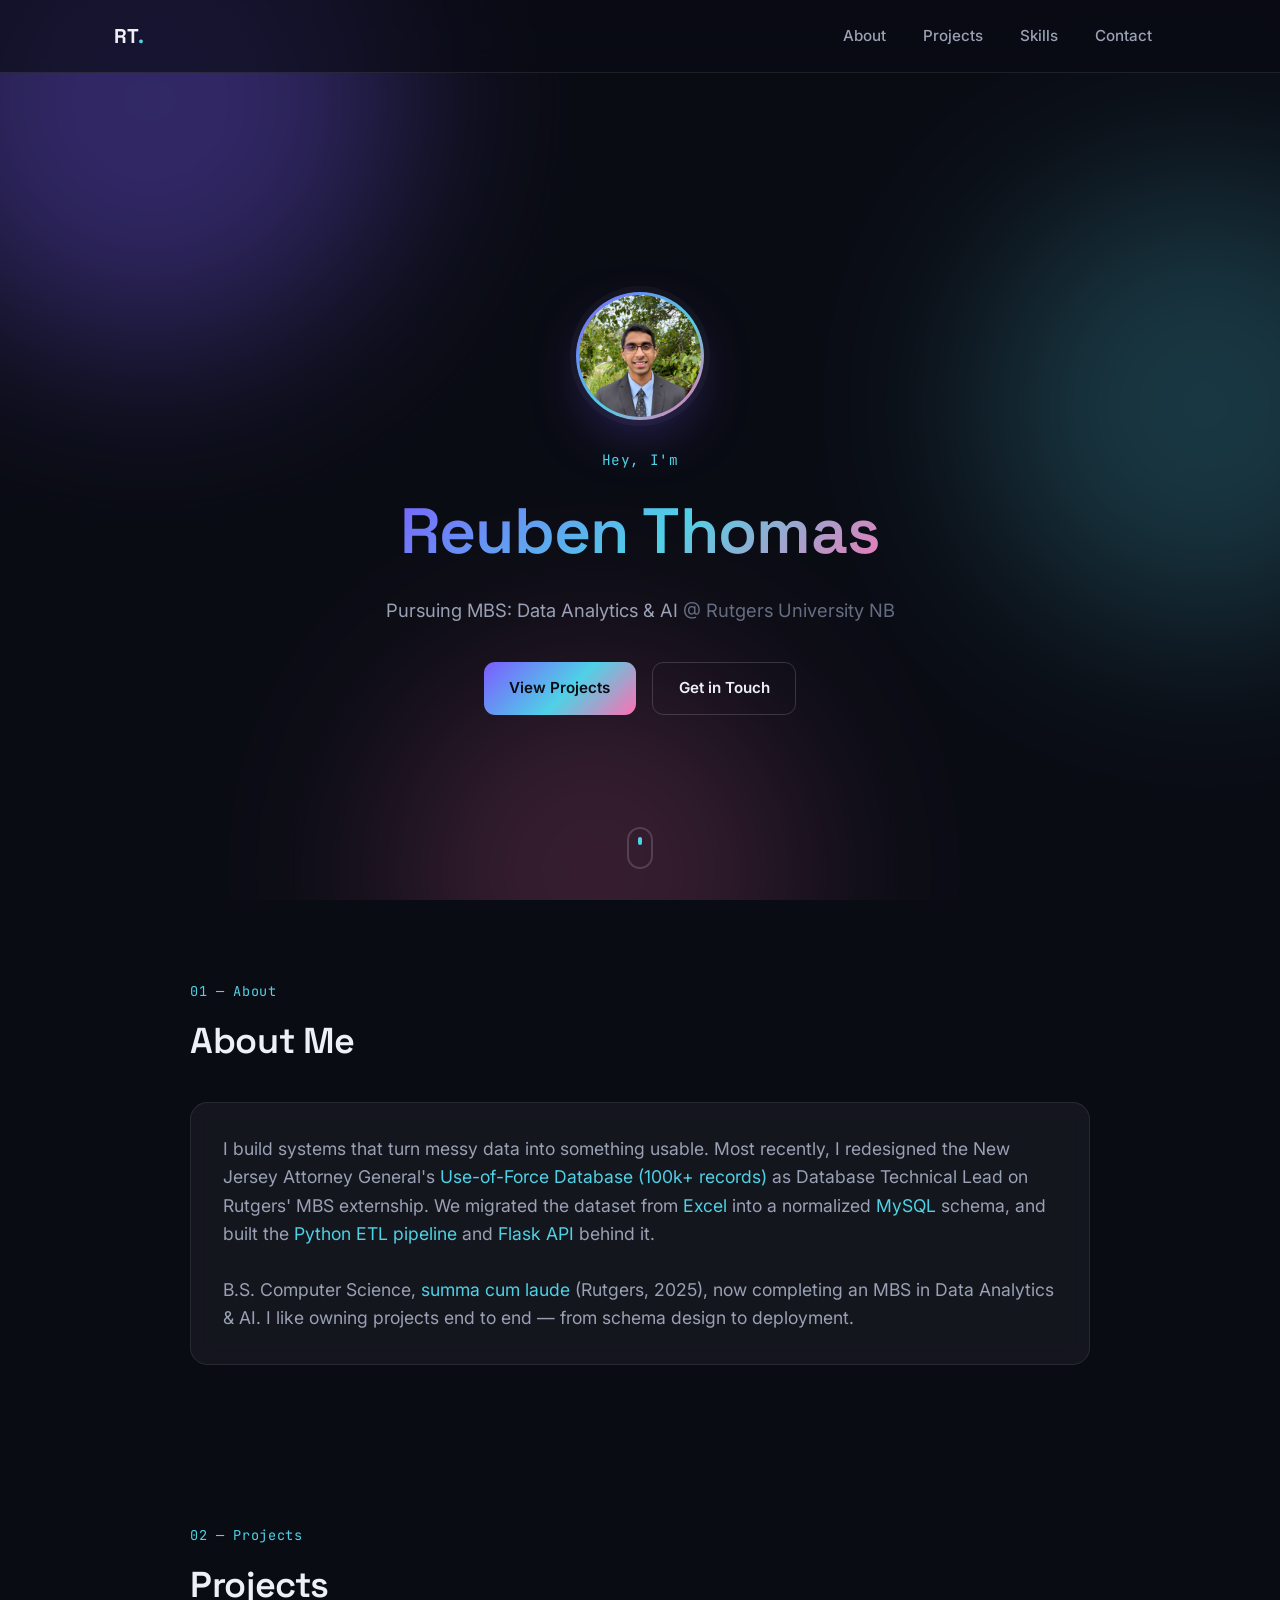
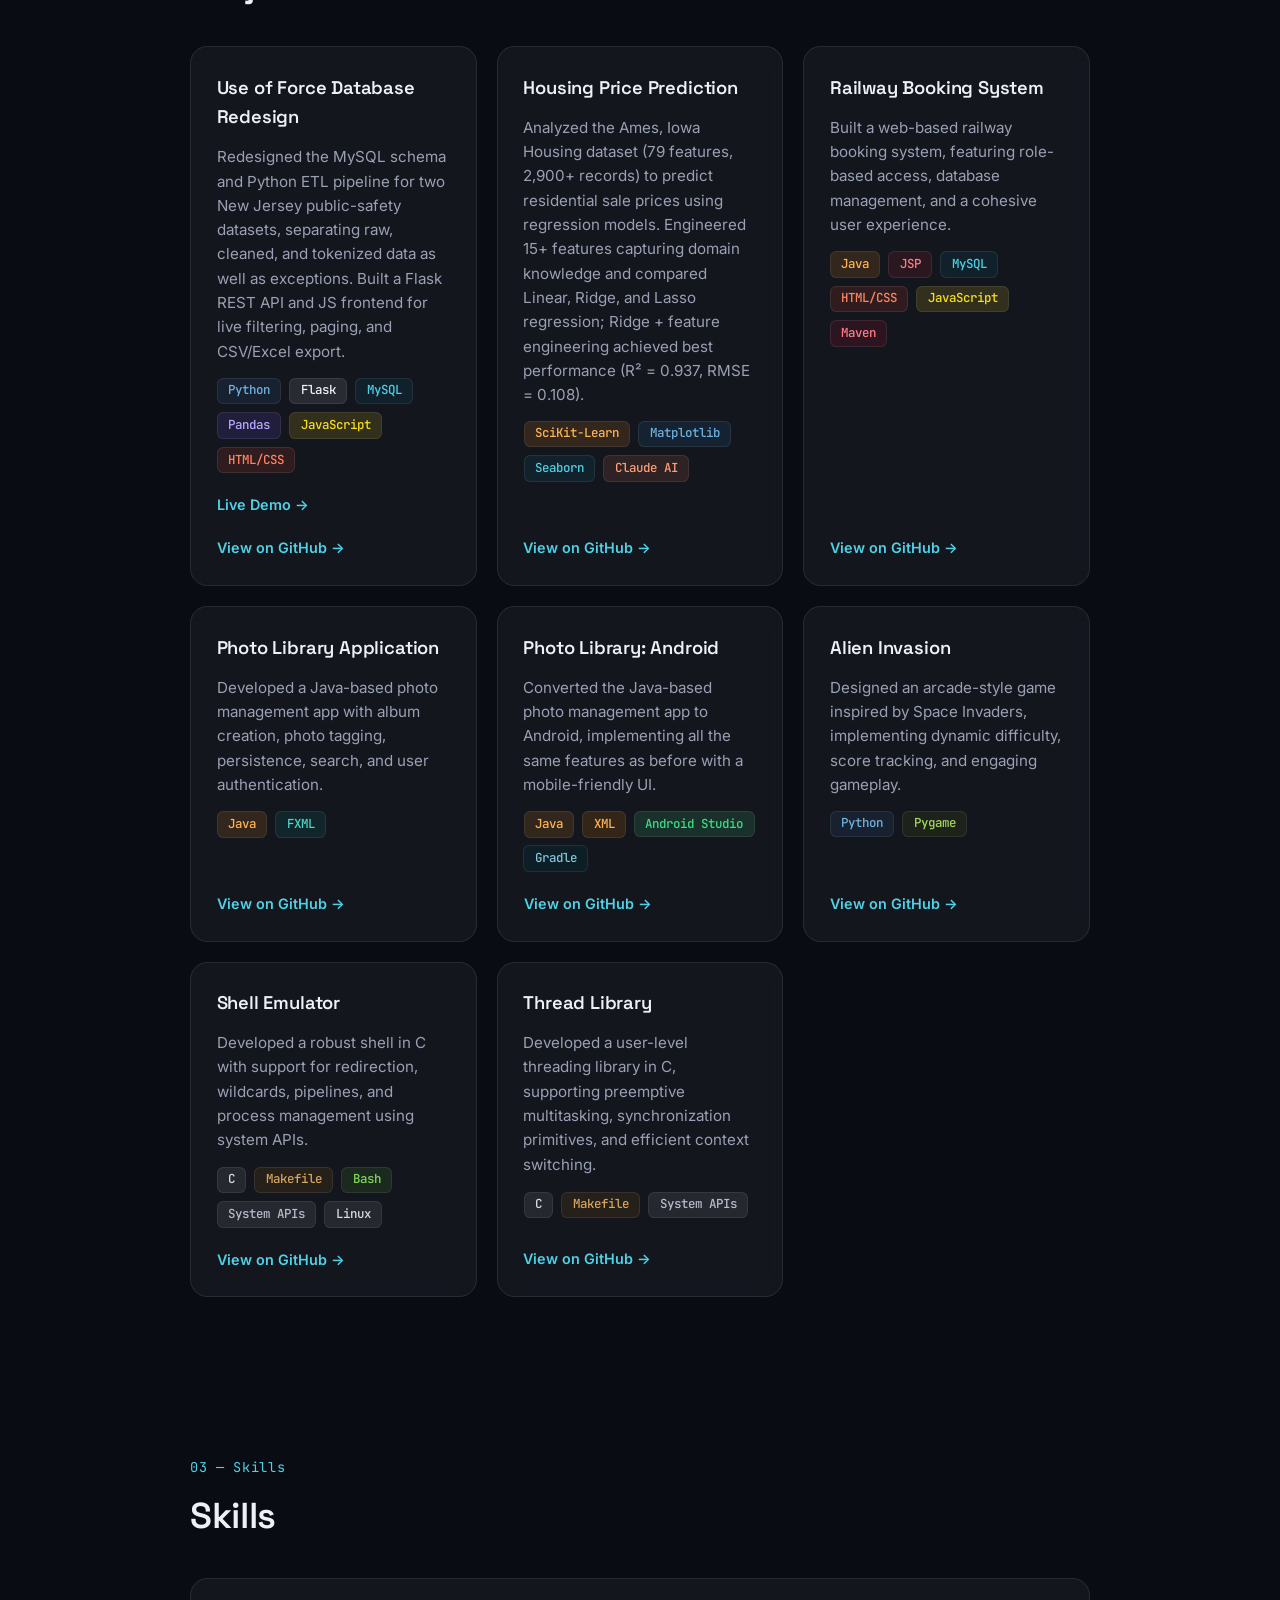
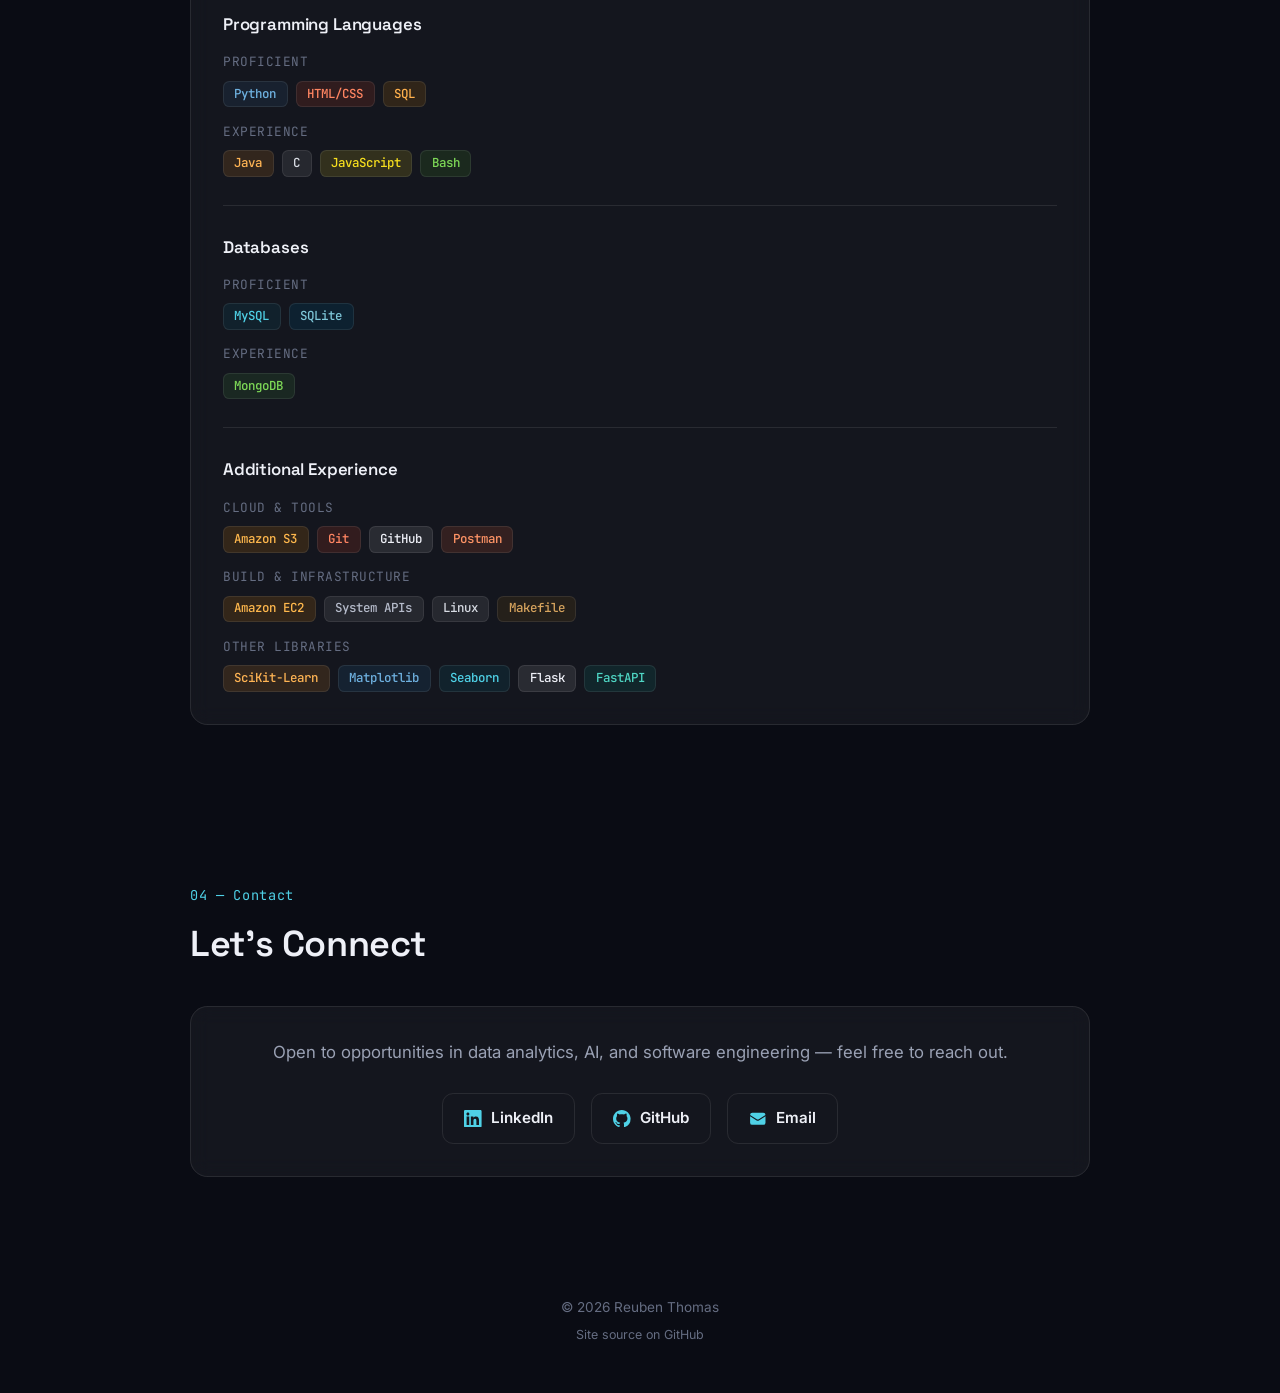
==== commit c5c97454: "update about me" ====
--- a/index.html
+++ b/index.html
@@ -93,14 +93,11 @@
               ownership of projects. Ultimately, I love solving real problems
               and contributing to high-impact teams. -->
               I build systems that turn messy data into something usable. Most
-              recently, I redesigned the
-              <em
-                >New Jersey Attorney General's Use-of-Force Database (100k+
-                records)</em
-              >
-              as Database Technical Lead on Rutgers' MBS externship. We migrated
-              the dataset from Excel into a normalized <em>MySQL</em> schema,
-              and built the <em>Python ETL pipeline</em> and
+              recently, I redesigned the New Jersey Attorney General's
+              <em>Use-of-Force Database (100k+ records)</em> as Database
+              Technical Lead on Rutgers' MBS externship. We migrated the dataset
+              from <em>Excel</em> into a normalized <em>MySQL</em> schema, and
+              built the <em>Python ETL pipeline</em> and
               <em>Flask API</em> behind it. <br /><br />
               B.S. Computer Science, <em>summa cum laude</em>
               (Rutgers, 2025), now completing an MBS in Data Analytics & AI. I
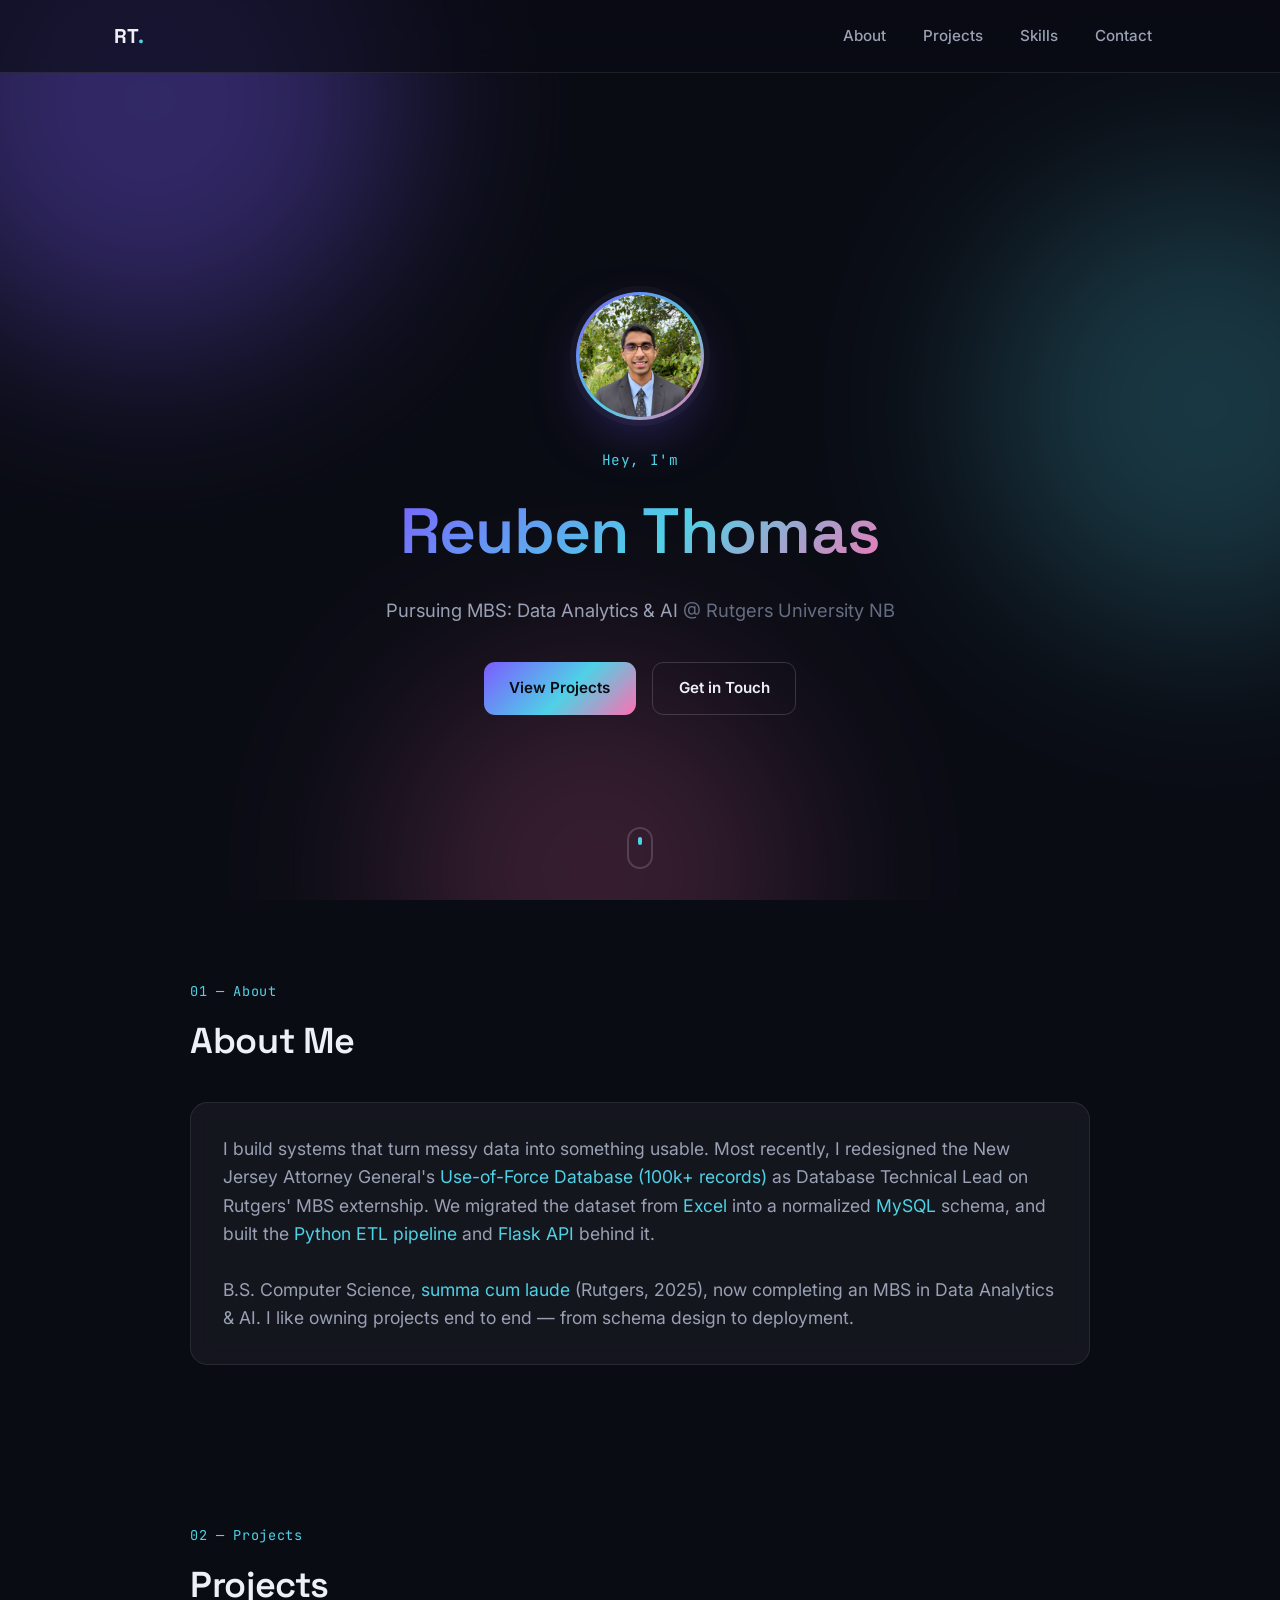
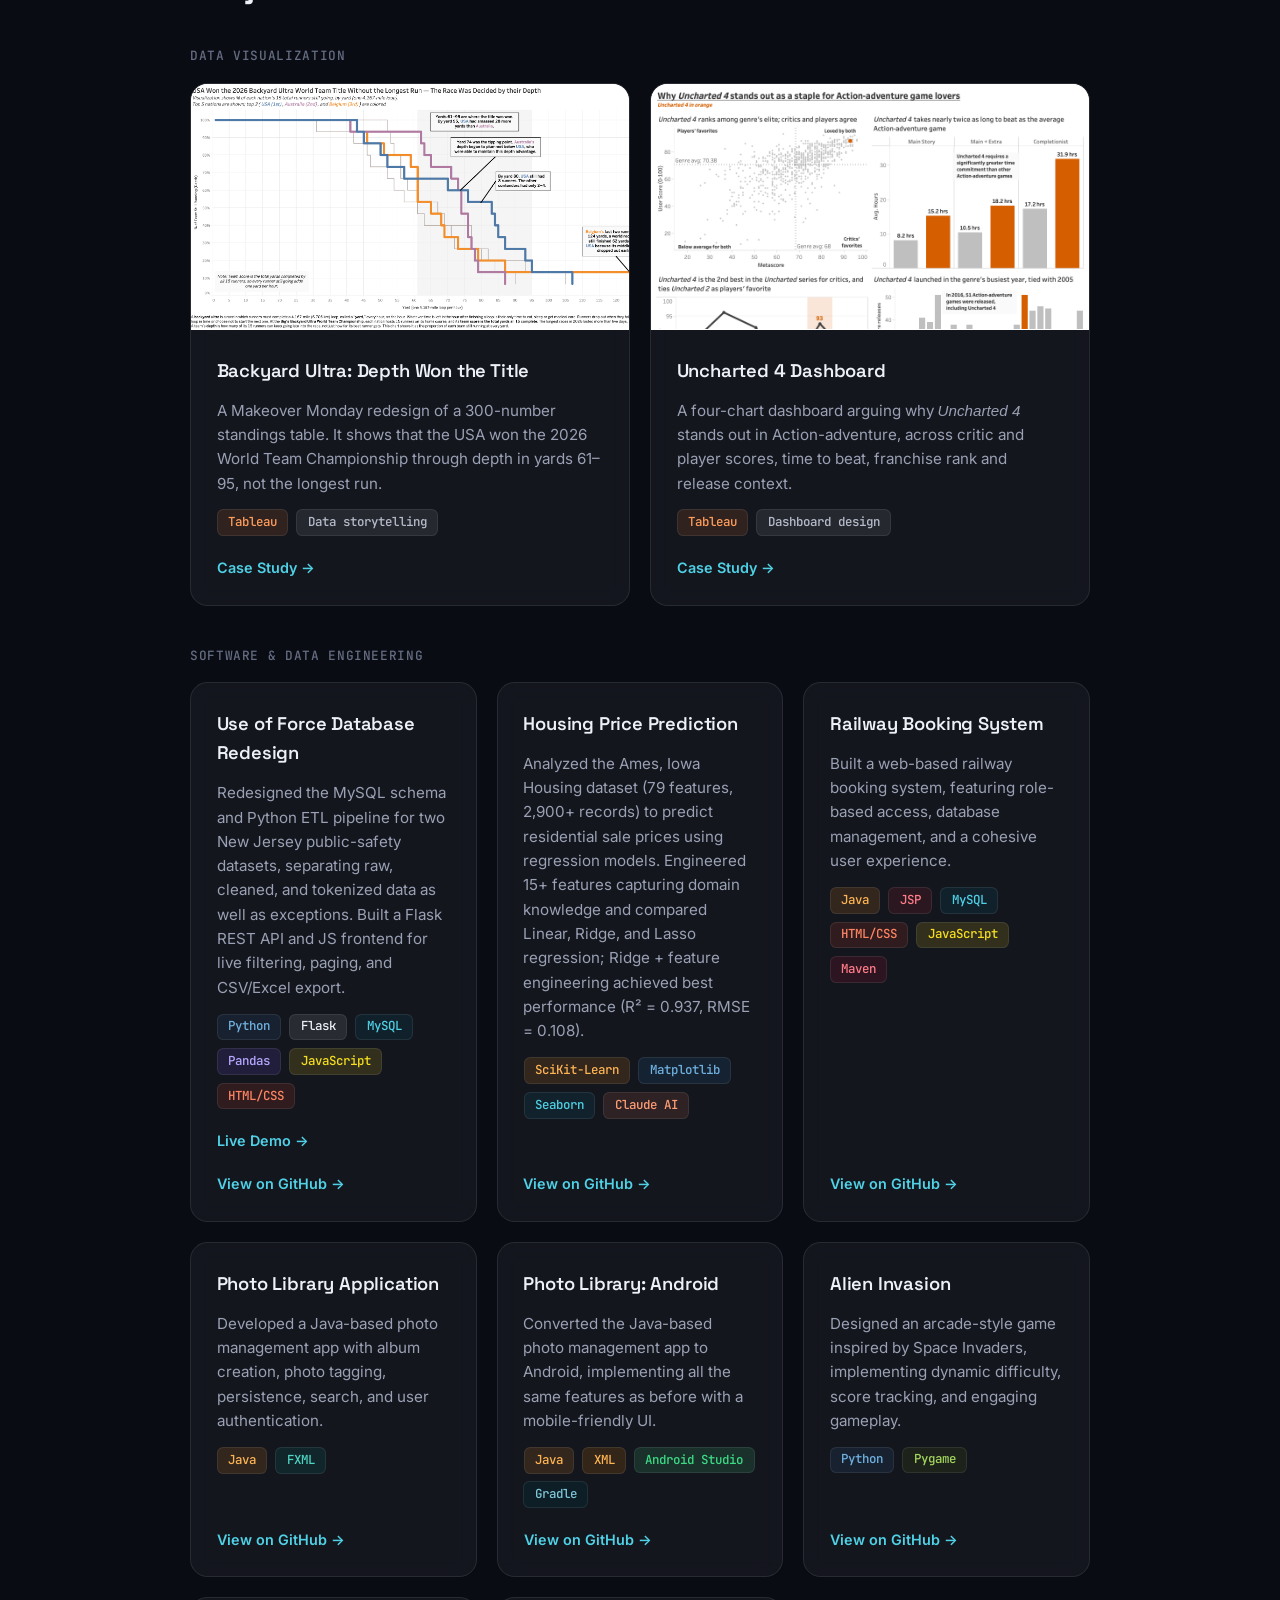
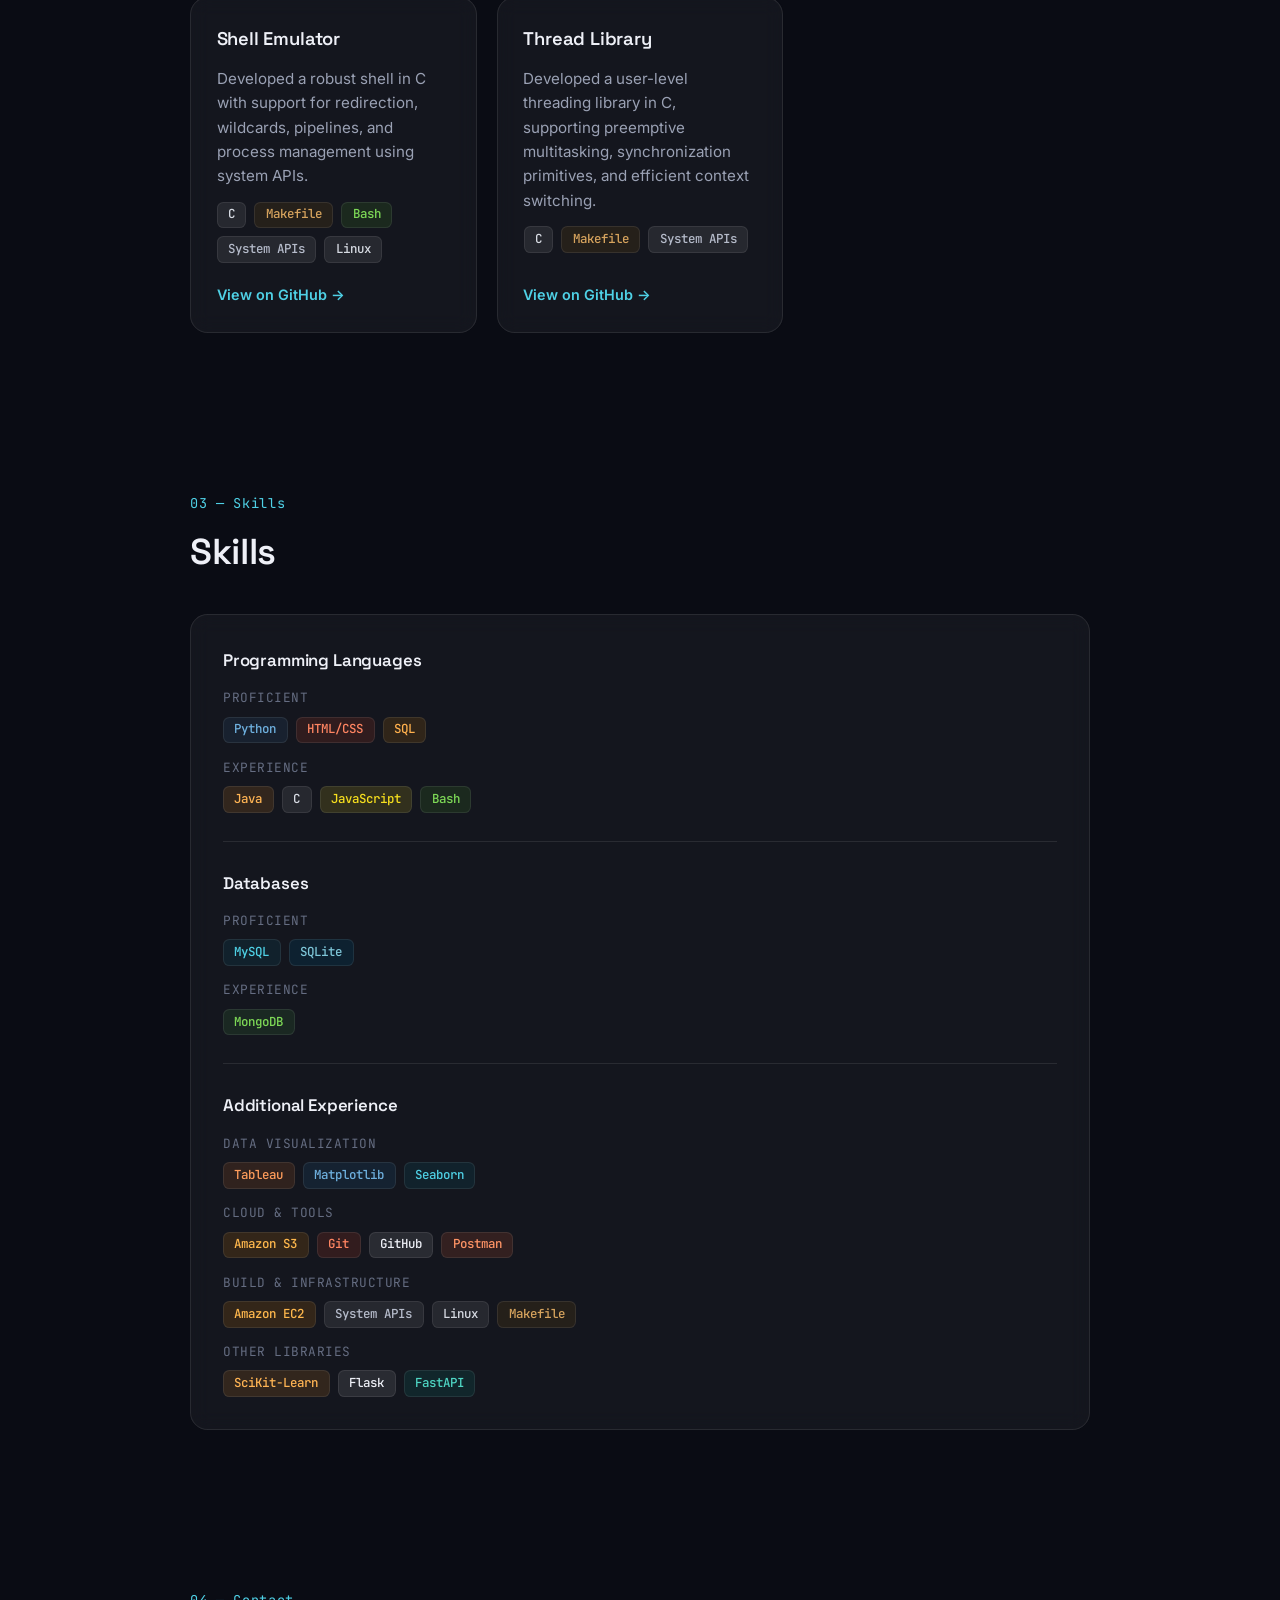
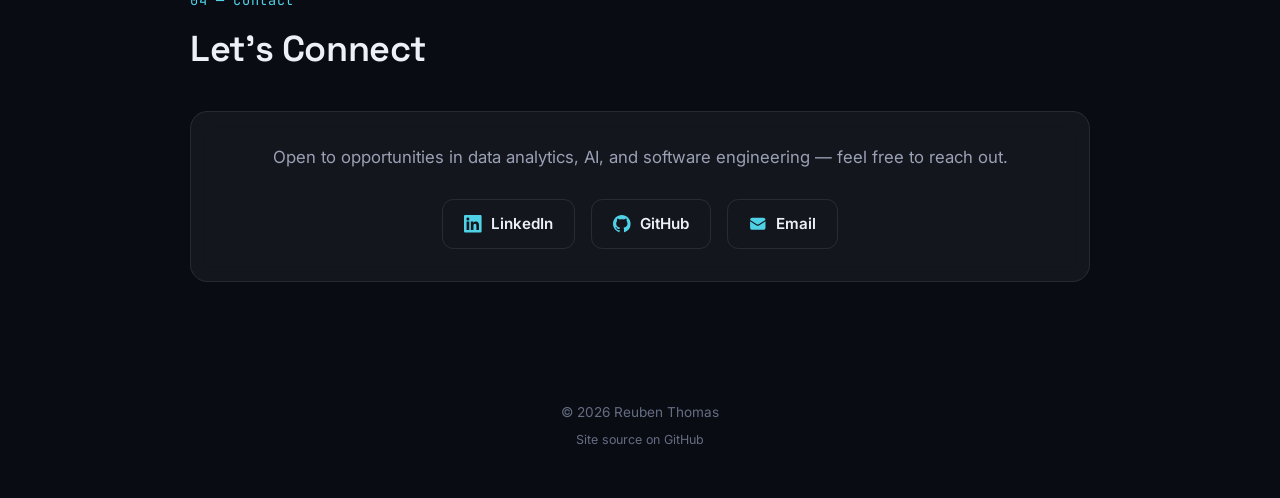
==== commit 923b940c: "add two tableau vizzes to projects Co-Authored-By: Claude Opus 5.5 <noreply@anthropic.com>" ====
--- a/index.html
+++ b/index.html
@@ -9,6 +9,12 @@
     />
     <title>Reuben Thomas — Portfolio</title>
 
+    <link rel="icon" type="image/png" sizes="32x32" href="assets/favicon-32x32.png" />
+    <link rel="icon" type="image/png" sizes="16x16" href="assets/favicon-16x16.png" />
+    <link rel="icon" type="image/png" sizes="192x192" href="assets/favicon-192x192.png" />
+    <link rel="shortcut icon" href="assets/favicon.ico" />
+    <link rel="apple-touch-icon" sizes="180x180" href="assets/apple-touch-icon.png" />
+
     <link rel="preconnect" href="https://fonts.googleapis.com" />
     <link rel="preconnect" href="https://fonts.gstatic.com" crossorigin />
     <link
@@ -16,6 +22,15 @@
       rel="stylesheet"
     />
     <link rel="stylesheet" href="styles.css" />
+    <script>
+      if (location.protocol !== "file:") {
+        var umamiScript = document.createElement("script");
+        umamiScript.defer = true;
+        umamiScript.src = "https://cloud.umami.is/script.js";
+        umamiScript.setAttribute("data-website-id", "a3064de3-a1da-4b2d-b7d4-651b2c16b47c");
+        document.head.appendChild(umamiScript);
+      }
+    </script>
   </head>
   <body>
     <div class="bg-glow" aria-hidden="true">
@@ -113,6 +128,52 @@
           <p class="section-kicker">02 — Projects</p>
           <h2 class="section-title">Projects</h2>
 
+          <h3 class="project-group-title">Data Visualization</h3>
+          <div class="project-grid">
+            <article class="project-card project-card--viz reveal">
+              <a class="project-thumb" href="vizzes/backyard-ultra.html" aria-hidden="true" tabindex="-1">
+                <img src="assets/vizzes/bbu-final.png" alt="" loading="lazy" />
+              </a>
+              <div class="project-card-body">
+                <h3 class="project-title">Backyard Ultra: Depth Won the Title</h3>
+                <p class="project-desc">
+                  A Makeover Monday redesign of a 300-number standings table. It shows
+                  that the USA won the 2026 World Team Championship through depth in
+                  yards 61–95, not the longest run.
+                </p>
+                <div class="badge-row">
+                  <span class="badge bg-tableau">Tableau</span>
+                  <span class="badge bg-system">Data storytelling</span>
+                </div>
+                <a href="vizzes/backyard-ultra.html" class="project-link"
+                  >Case Study <span aria-hidden="true">→</span></a
+                >
+              </div>
+            </article>
+
+            <article class="project-card project-card--viz reveal">
+              <a class="project-thumb" href="vizzes/uncharted-4.html" aria-hidden="true" tabindex="-1">
+                <img src="assets/vizzes/u4-dashboard.png" alt="" loading="lazy" />
+              </a>
+              <div class="project-card-body">
+                <h3 class="project-title">Uncharted 4 Dashboard</h3>
+                <p class="project-desc">
+                  A four-chart dashboard arguing why <em>Uncharted 4</em> stands out in
+                  Action-adventure, across critic and player scores, time to beat,
+                  franchise rank and release context.
+                </p>
+                <div class="badge-row">
+                  <span class="badge bg-tableau">Tableau</span>
+                  <span class="badge bg-system">Dashboard design</span>
+                </div>
+                <a href="vizzes/uncharted-4.html" class="project-link"
+                  >Case Study <span aria-hidden="true">→</span></a
+                >
+              </div>
+            </article>
+          </div>
+
+          <h3 class="project-group-title">Software &amp; Data Engineering</h3>
           <div class="project-grid">
             <article class="project-card reveal">
               <div class="project-card-body">
@@ -366,6 +427,14 @@
             <div class="skill-group">
               <h3 class="skill-group-title">Additional Experience</h3>
               <div class="skill-subsection">
+                <span class="skill-subsection-title">Data Visualization</span>
+                <div class="badge-row">
+                  <span class="badge bg-tableau">Tableau</span>
+                  <span class="badge bg-matplotlib">Matplotlib</span>
+                  <span class="badge bg-seaborn">Seaborn</span>
+                </div>
+              </div>
+              <div class="skill-subsection">
                 <span class="skill-subsection-title">Cloud &amp; Tools</span>
                 <div class="badge-row">
                   <span class="badge bg-aws">Amazon S3</span>
@@ -389,8 +458,6 @@
                 <span class="skill-subsection-title">Other Libraries</span>
                 <div class="badge-row">
                   <span class="badge bg-sklearn">SciKit-Learn</span>
-                  <span class="badge bg-matplotlib">Matplotlib</span>
-                  <span class="badge bg-seaborn">Seaborn</span>
                   <span class="badge bg-flask">Flask</span>
                   <span class="badge bg-fastapi">FastAPI</span>
                 </div>
--- a/styles.css
+++ b/styles.css
@@ -431,6 +431,41 @@
   color: var(--accent-3);
 }
 
+/* Data-viz cards: thumbnail on top, body below */
+.project-group-title {
+  font-family: var(--font-mono);
+  font-size: 0.8rem;
+  font-weight: 500;
+  color: var(--text-faint);
+  text-transform: uppercase;
+  letter-spacing: 0.05em;
+  margin: 0 0 1rem;
+}
+
+.project-grid + .project-group-title {
+  margin-top: 2.5rem;
+}
+
+.project-card--viz {
+  flex-direction: column;
+  overflow: hidden;
+}
+
+.project-thumb {
+  display: block;
+  background: #ffffff;
+  aspect-ratio: 16 / 9;
+  overflow: hidden;
+  border-bottom: 1px solid var(--border);
+}
+
+.project-thumb img {
+  width: 100%;
+  height: 100%;
+  object-fit: cover;
+  object-position: top left;
+}
+
 .badge-row {
   display: flex;
   flex-wrap: wrap;
@@ -543,6 +578,267 @@
 .footer-meta a:hover {
   color: var(--text-muted);
   text-decoration-color: currentColor;
+}
+
+/* ---------- Case study pages ---------- */
+.case {
+  padding: 3.5rem 1.5rem 2rem;
+}
+
+.case-inner {
+  max-width: var(--container);
+  margin: 0 auto;
+}
+
+.case-wide {
+  max-width: 1120px;
+  margin: 0 auto;
+}
+
+.back-link {
+  display: inline-flex;
+  gap: 0.4rem;
+  font-size: 0.9rem;
+  font-weight: 600;
+  color: var(--text-muted);
+  margin-bottom: 2rem;
+  transition: color 0.2s ease;
+}
+
+.back-link:hover {
+  color: var(--accent-2);
+}
+
+.case-title {
+  font-size: clamp(2rem, 4.5vw, 2.9rem);
+  line-height: 1.15;
+  margin-bottom: 1.1rem;
+}
+
+.case-lead {
+  font-size: 1.15rem;
+  color: var(--text-muted);
+  max-width: 62ch;
+  margin-bottom: 1.5rem;
+}
+
+.case-lead + .case-lead {
+  margin-top: -0.5rem;
+}
+
+.case-lead strong {
+  color: var(--text);
+  font-weight: 600;
+}
+
+.inline-link {
+  color: var(--accent-2);
+  text-decoration: underline;
+  text-underline-offset: 3px;
+  text-decoration-color: rgba(79, 209, 230, 0.4);
+  transition: color 0.2s ease;
+}
+
+.inline-link:hover {
+  color: var(--accent-3);
+}
+
+.case-summary {
+  margin-top: 1.5rem;
+}
+
+.meta-grid {
+  display: grid;
+  grid-template-columns: repeat(auto-fit, minmax(220px, 1fr));
+  gap: 1rem;
+  margin-bottom: 2.5rem;
+}
+
+.meta-item {
+  background: var(--surface);
+  border: 1px solid var(--border);
+  border-radius: 0.8rem;
+  padding: 1rem 1.15rem;
+}
+
+.meta-label {
+  display: block;
+  font-family: var(--font-mono);
+  font-size: 0.75rem;
+  text-transform: uppercase;
+  letter-spacing: 0.05em;
+  color: var(--text-faint);
+  margin-bottom: 0.35rem;
+}
+
+.meta-item p {
+  font-size: 0.95rem;
+  color: var(--text);
+}
+
+/* Tableau exports are white; frame them so they sit cleanly on the dark page */
+.viz-frame {
+  background: #ffffff;
+  border-radius: var(--radius);
+  padding: 1rem;
+  border: 1px solid var(--border);
+  box-shadow: 0 30px 80px -40px rgba(0, 0, 0, 0.8);
+  overflow: hidden;
+}
+
+.viz-frame--dark {
+  padding: 0;
+  background: #0a0a0a;
+}
+
+.viz-frame img {
+  width: 100%;
+  height: auto;
+  border-radius: 0.4rem;
+}
+
+/* Fixed-size Tableau iframe, scaled to fit by script.js */
+.viz-embed {
+  position: relative;
+  overflow: hidden;
+}
+
+.viz-embed iframe {
+  position: absolute;
+  top: 0;
+  left: 0;
+  display: block;
+  border: 0;
+  transform-origin: top left;
+}
+
+.viz-caption {
+  margin-top: 0.75rem;
+  font-size: 0.85rem;
+  color: var(--text-faint);
+  display: flex;
+  justify-content: space-between;
+  gap: 1rem;
+  flex-wrap: wrap;
+}
+
+.viz-caption a {
+  color: var(--accent-2);
+  font-weight: 600;
+  transition: color 0.2s ease;
+}
+
+.viz-caption a:hover {
+  color: var(--accent-3);
+}
+
+.case-section {
+  padding: 3rem 1.5rem;
+}
+
+.case-section--flush {
+  padding-top: 1rem;
+}
+
+.case-section h2 {
+  font-size: clamp(1.5rem, 2.6vw, 1.9rem);
+  margin-bottom: 1rem;
+}
+
+.case-section .section-intro {
+  color: var(--text-muted);
+  max-width: 64ch;
+  margin-bottom: 1.75rem;
+}
+
+.prose p + p {
+  margin-top: 0.9rem;
+}
+
+.prose p,
+.prose li {
+  color: var(--text-muted);
+}
+
+.prose strong {
+  color: var(--text);
+  font-weight: 600;
+}
+
+.two-col {
+  display: grid;
+  grid-template-columns: 1.15fr 1fr;
+  gap: 2rem;
+  align-items: start;
+}
+
+/* Iteration stepper */
+.stepper {
+  display: flex;
+  gap: 0.5rem;
+  flex-wrap: wrap;
+  margin-bottom: 1.25rem;
+}
+
+.step-tab {
+  font-family: var(--font-mono);
+  font-size: 0.85rem;
+  padding: 0.55rem 1rem;
+  border-radius: 0.6rem;
+  border: 1px solid var(--border);
+  background: var(--surface);
+  color: var(--text-muted);
+  cursor: pointer;
+  transition: background 0.2s ease, color 0.2s ease, border-color 0.2s ease;
+}
+
+.step-tab:hover {
+  color: var(--text);
+  border-color: var(--border-hover);
+}
+
+.step-tab[aria-selected="true"] {
+  color: #0a0c14;
+  background: var(--accent-grad);
+  border-color: transparent;
+  font-weight: 600;
+}
+
+.step-panel[hidden] {
+  display: none;
+}
+
+.step-title {
+  font-size: 1.25rem;
+  margin: 1.5rem 0 1rem;
+}
+
+.qfd {
+  display: grid;
+  grid-template-columns: repeat(3, 1fr);
+  gap: 1rem;
+}
+
+.qfd-item {
+  background: var(--surface);
+  border: 1px solid var(--border);
+  border-radius: 0.8rem;
+  padding: 1.1rem 1.2rem;
+}
+
+.qfd-item h4 {
+  font-family: var(--font-mono);
+  font-size: 0.75rem;
+  font-weight: 500;
+  text-transform: uppercase;
+  letter-spacing: 0.05em;
+  color: var(--accent-2);
+  margin: 0 0 0.5rem;
+}
+
+.qfd-item p {
+  font-size: 0.93rem;
+  color: var(--text-muted);
 }
 
 /* ---------- Reveal-on-scroll ---------- */
@@ -706,12 +1002,23 @@
   background: #7c5cff22;
   color: #b7a7ff;
 }
+.badge.bg-tableau {
+  background: #e9762722;
+  color: #ff9d5c;
+}
 .badge.bg-claude {
   background: #d9775722;
   color: #ff9d76;
 }
 
 /* ---------- Responsive ---------- */
+@media (max-width: 820px) {
+  .two-col,
+  .qfd {
+    grid-template-columns: 1fr;
+  }
+}
+
 @media (max-width: 720px) {
   .nav-toggle {
     display: flex;
@@ -759,4 +1066,24 @@
   .panel {
     padding: 1.5rem;
   }
-}+
+  .case {
+    padding: 2.5rem 1.25rem 1.5rem;
+  }
+
+  .case-section {
+    padding: 2.25rem 1.25rem;
+  }
+
+  .case-section--flush {
+    padding-top: 1rem;
+  }
+
+  .viz-frame {
+    padding: 0.5rem;
+  }
+
+  .viz-frame--dark {
+    padding: 0;
+  }
+}
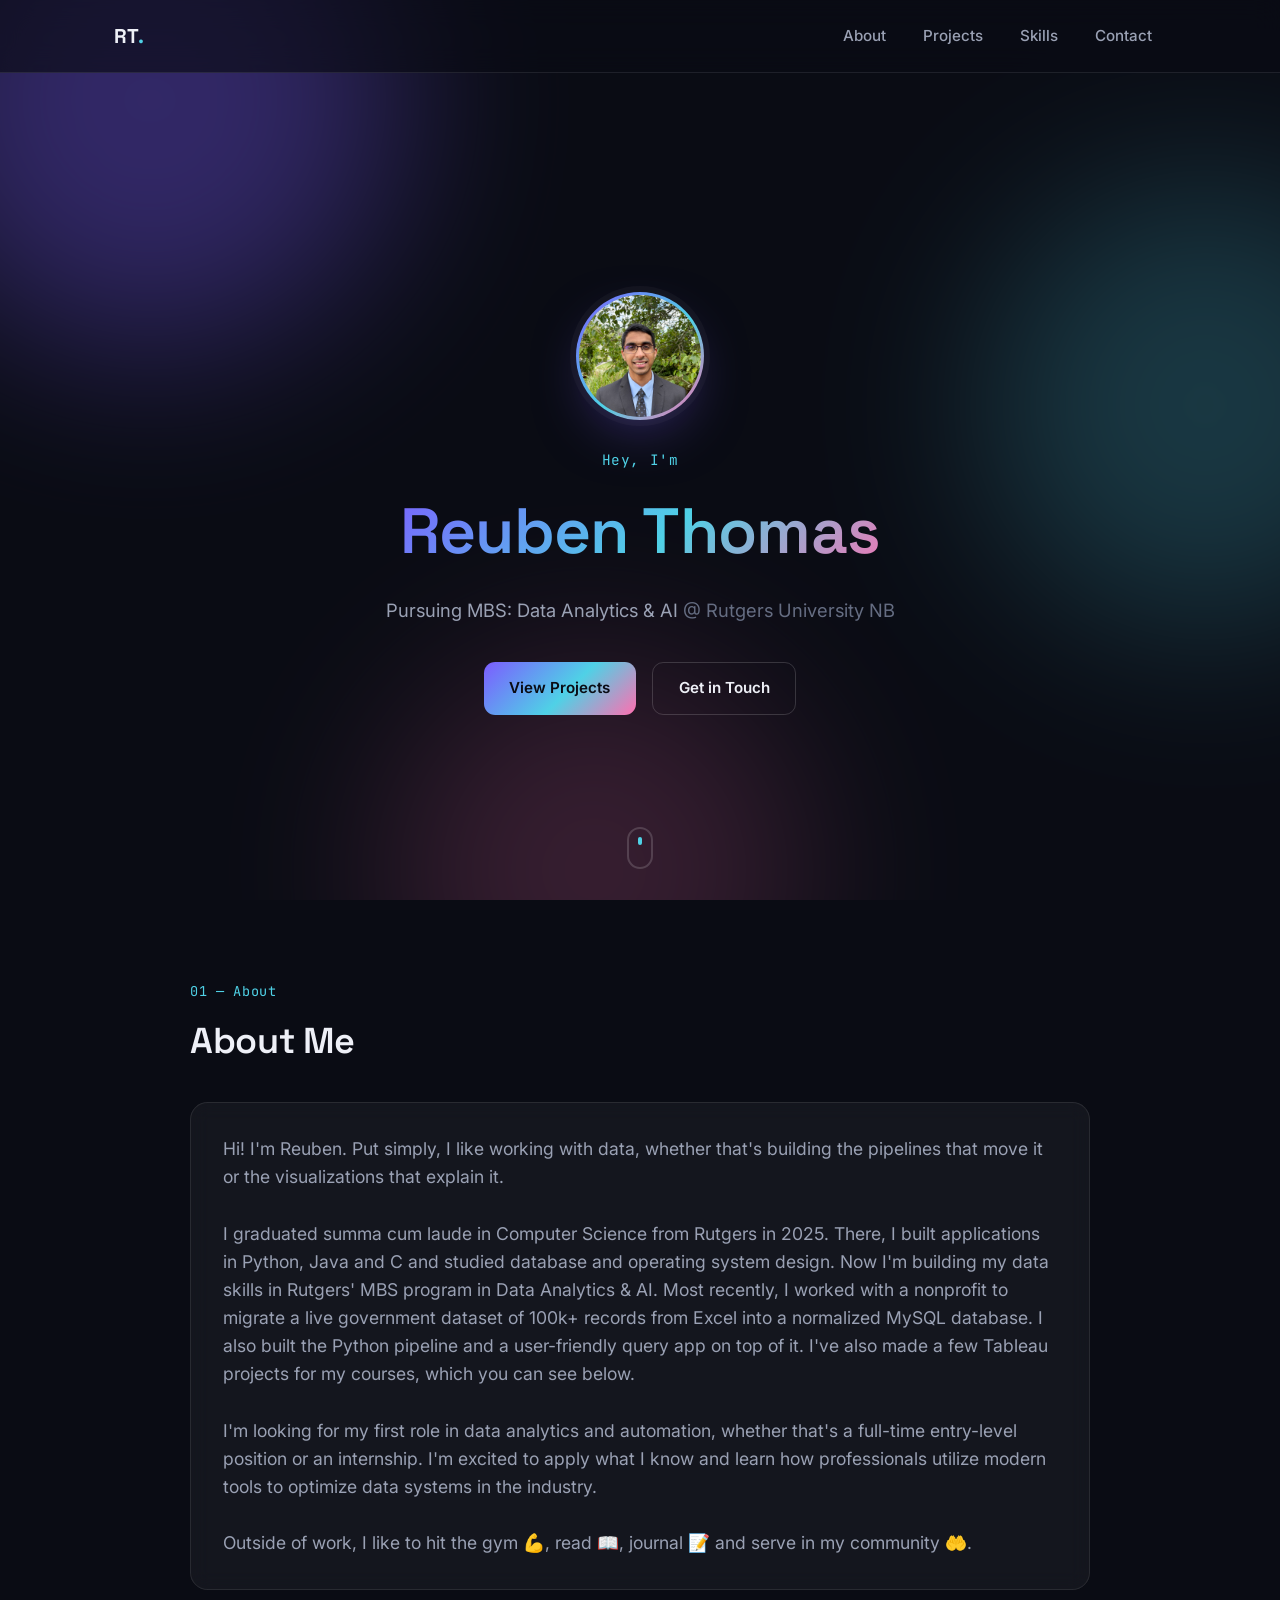
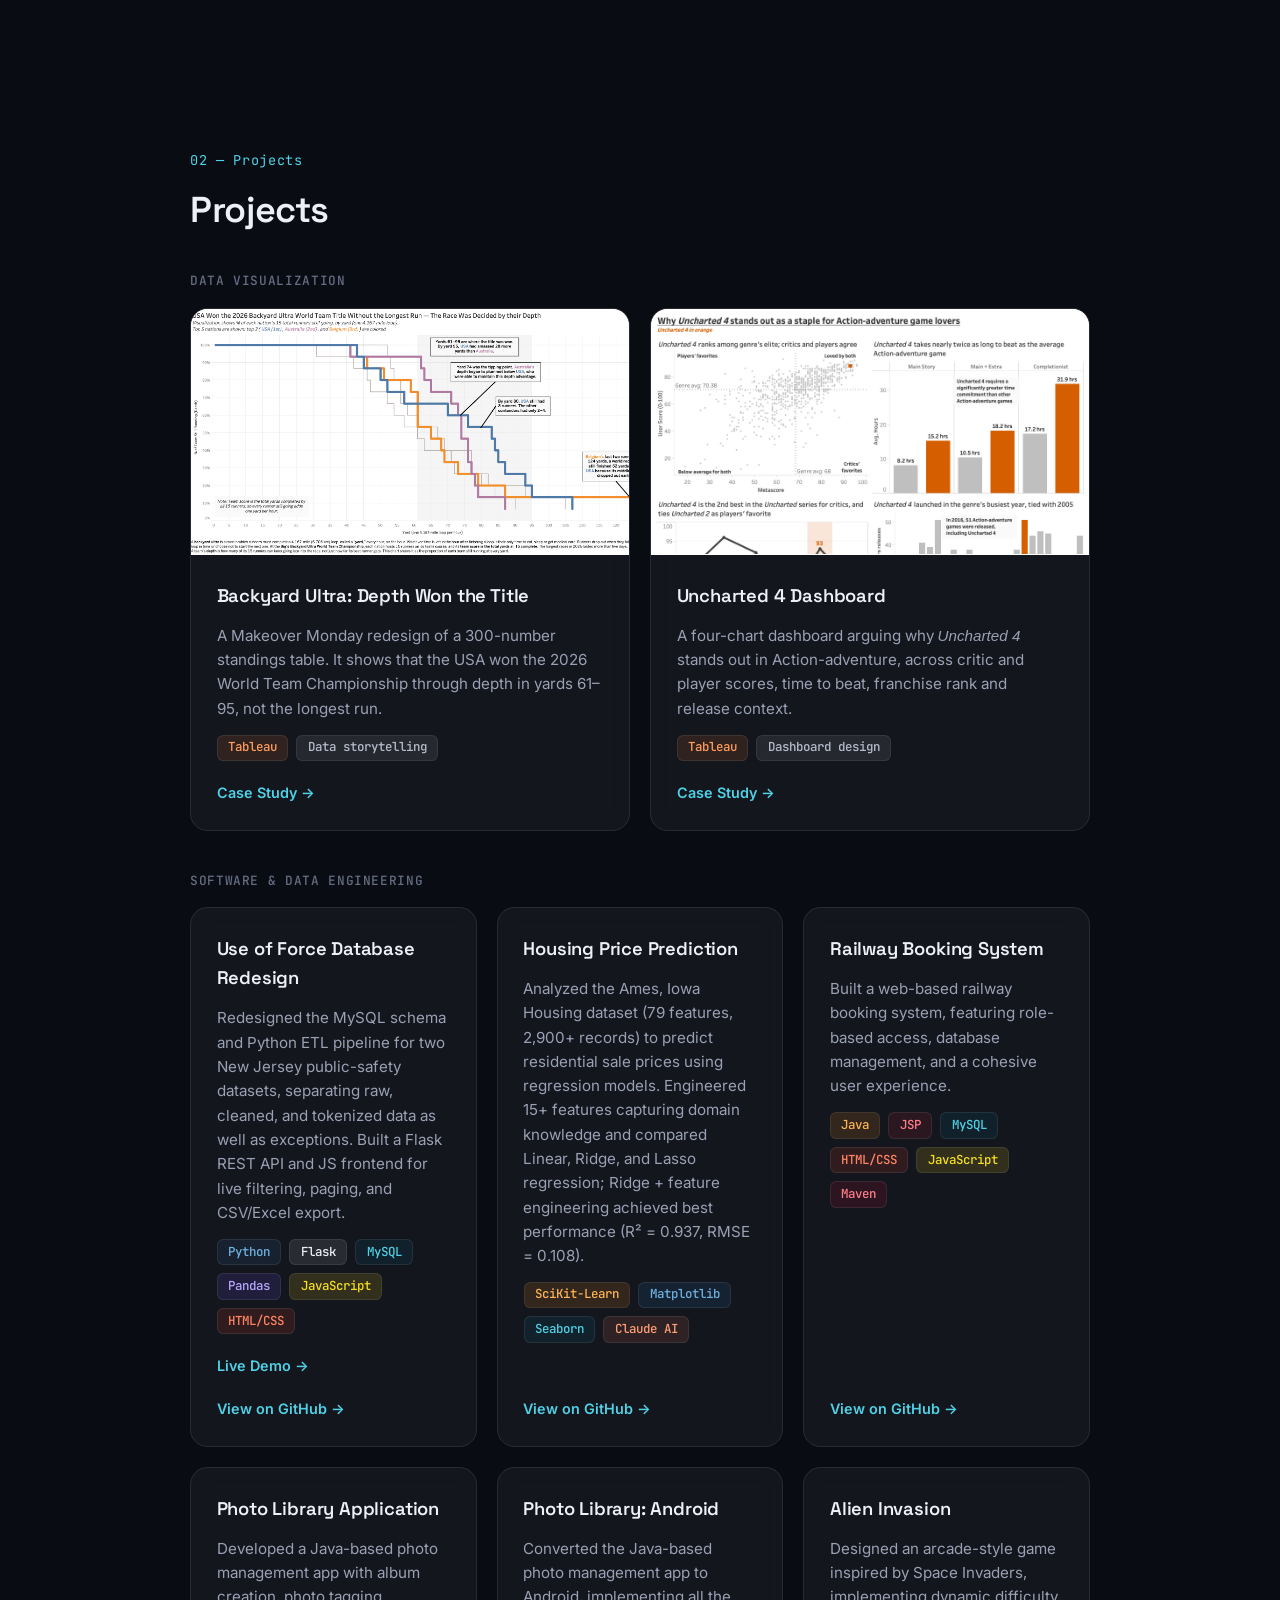
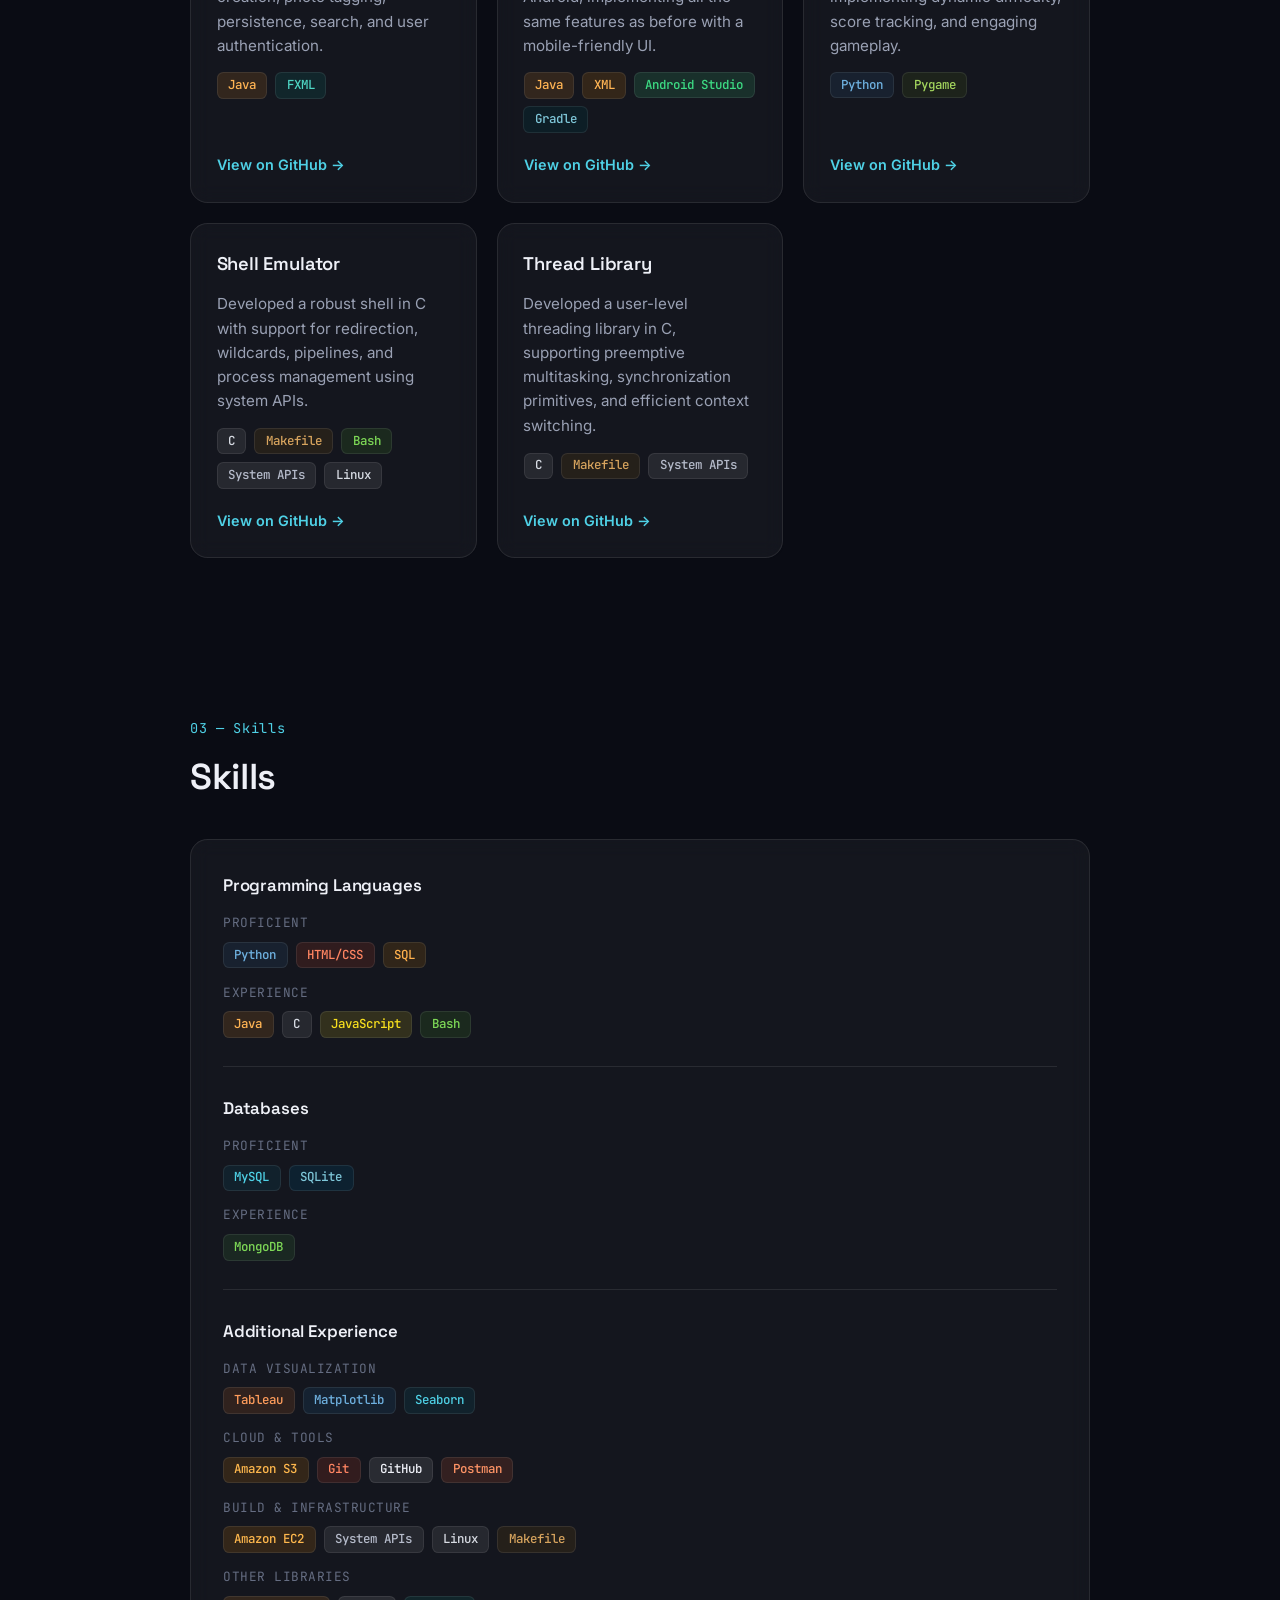
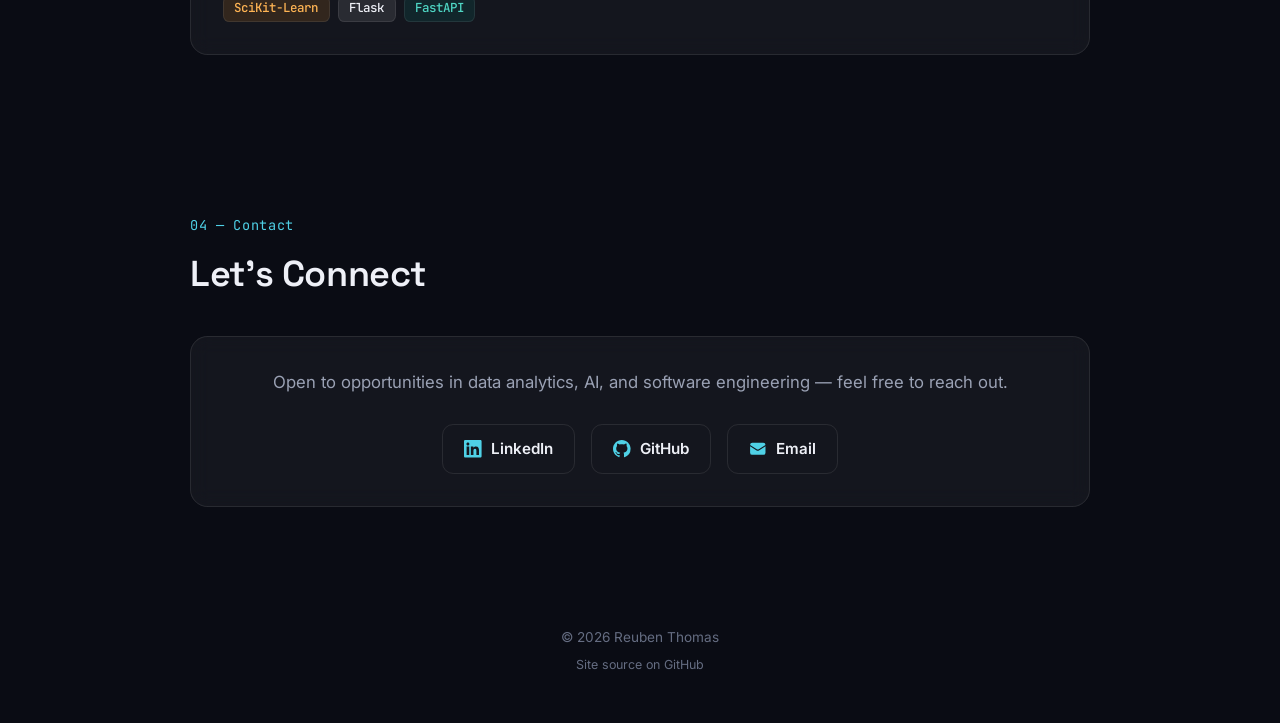
==== commit 64bc8f5e: "update about me" ====
--- a/index.html
+++ b/index.html
@@ -9,11 +9,30 @@
     />
     <title>Reuben Thomas — Portfolio</title>
 
-    <link rel="icon" type="image/png" sizes="32x32" href="assets/favicon-32x32.png" />
-    <link rel="icon" type="image/png" sizes="16x16" href="assets/favicon-16x16.png" />
-    <link rel="icon" type="image/png" sizes="192x192" href="assets/favicon-192x192.png" />
+    <link
+      rel="icon"
+      type="image/png"
+      sizes="32x32"
+      href="assets/favicon-32x32.png"
+    />
+    <link
+      rel="icon"
+      type="image/png"
+      sizes="16x16"
+      href="assets/favicon-16x16.png"
+    />
+    <link
+      rel="icon"
+      type="image/png"
+      sizes="192x192"
+      href="assets/favicon-192x192.png"
+    />
     <link rel="shortcut icon" href="assets/favicon.ico" />
-    <link rel="apple-touch-icon" sizes="180x180" href="assets/apple-touch-icon.png" />
+    <link
+      rel="apple-touch-icon"
+      sizes="180x180"
+      href="assets/apple-touch-icon.png"
+    />
 
     <link rel="preconnect" href="https://fonts.googleapis.com" />
     <link rel="preconnect" href="https://fonts.gstatic.com" crossorigin />
@@ -27,7 +46,10 @@
         var umamiScript = document.createElement("script");
         umamiScript.defer = true;
         umamiScript.src = "https://cloud.umami.is/script.js";
-        umamiScript.setAttribute("data-website-id", "a3064de3-a1da-4b2d-b7d4-651b2c16b47c");
+        umamiScript.setAttribute(
+          "data-website-id",
+          "a3064de3-a1da-4b2d-b7d4-651b2c16b47c",
+        );
         document.head.appendChild(umamiScript);
       }
     </script>
@@ -107,8 +129,28 @@
               cases. I'm detail-oriented, motivated, and thrive when taking
               ownership of projects. Ultimately, I love solving real problems
               and contributing to high-impact teams. -->
-              I build systems that turn messy data into something usable. Most
-              recently, I redesigned the New Jersey Attorney General's
+              Hi! I'm Reuben. Put simply, I like working with data, whether
+              that's building the pipelines that move it or the visualizations
+              that explain it.<br /><br />
+              I graduated summa cum laude in Computer Science from Rutgers in
+              2025. There, I built applications in Python, Java and C and studied
+              database and operating system design. Now I'm building my data
+              skills in Rutgers' MBS program in Data Analytics & AI. Most
+              recently, I worked with a nonprofit to migrate a live government
+              dataset of 100k+ records from Excel into a normalized MySQL
+              database. I also built the Python pipeline and a user-friendly
+              query app on top of it. I've also made a few Tableau projects for
+              my courses, which you can see below.<br /><br />
+              I'm looking for my first role in data analytics and automation,
+              whether that's a full-time entry-level position or an internship.
+              I'm excited to apply what I know and learn how professionals utilize
+              modern tools to optimize data systems in the industry.<br /><br />
+              Outside of work, I like to hit the gym 💪, read 📖, journal 📝 and
+              serve in my community 🤲.
+
+              <!-- I build systems that turn messy data
+              into something usable. Most recently, I redesigned the New Jersey
+              Attorney General's
               <em>Use-of-Force Database (100k+ records)</em> as Database
               Technical Lead on Rutgers' MBS externship. We migrated the dataset
               from <em>Excel</em> into a normalized <em>MySQL</em> schema, and
@@ -117,7 +159,7 @@
               B.S. Computer Science, <em>summa cum laude</em>
               (Rutgers, 2025), now completing an MBS in Data Analytics & AI. I
               like owning projects end to end — from schema design to
-              deployment.
+              deployment. -->
             </p>
           </div>
         </div>
@@ -131,15 +173,22 @@
           <h3 class="project-group-title">Data Visualization</h3>
           <div class="project-grid">
             <article class="project-card project-card--viz reveal">
-              <a class="project-thumb" href="vizzes/backyard-ultra.html" aria-hidden="true" tabindex="-1">
+              <a
+                class="project-thumb"
+                href="vizzes/backyard-ultra.html"
+                aria-hidden="true"
+                tabindex="-1"
+              >
                 <img src="assets/vizzes/bbu-final.png" alt="" loading="lazy" />
               </a>
               <div class="project-card-body">
-                <h3 class="project-title">Backyard Ultra: Depth Won the Title</h3>
-                <p class="project-desc">
-                  A Makeover Monday redesign of a 300-number standings table. It shows
-                  that the USA won the 2026 World Team Championship through depth in
-                  yards 61–95, not the longest run.
+                <h3 class="project-title">
+                  Backyard Ultra: Depth Won the Title
+                </h3>
+                <p class="project-desc">
+                  A Makeover Monday redesign of a 300-number standings table. It
+                  shows that the USA won the 2026 World Team Championship
+                  through depth in yards 61–95, not the longest run.
                 </p>
                 <div class="badge-row">
                   <span class="badge bg-tableau">Tableau</span>
@@ -152,15 +201,24 @@
             </article>
 
             <article class="project-card project-card--viz reveal">
-              <a class="project-thumb" href="vizzes/uncharted-4.html" aria-hidden="true" tabindex="-1">
-                <img src="assets/vizzes/u4-dashboard.png" alt="" loading="lazy" />
+              <a
+                class="project-thumb"
+                href="vizzes/uncharted-4.html"
+                aria-hidden="true"
+                tabindex="-1"
+              >
+                <img
+                  src="assets/vizzes/u4-dashboard.png"
+                  alt=""
+                  loading="lazy"
+                />
               </a>
               <div class="project-card-body">
                 <h3 class="project-title">Uncharted 4 Dashboard</h3>
                 <p class="project-desc">
-                  A four-chart dashboard arguing why <em>Uncharted 4</em> stands out in
-                  Action-adventure, across critic and player scores, time to beat,
-                  franchise rank and release context.
+                  A four-chart dashboard arguing why <em>Uncharted 4</em> stands
+                  out in Action-adventure, across critic and player scores, time
+                  to beat, franchise rank and release context.
                 </p>
                 <div class="badge-row">
                   <span class="badge bg-tableau">Tableau</span>
